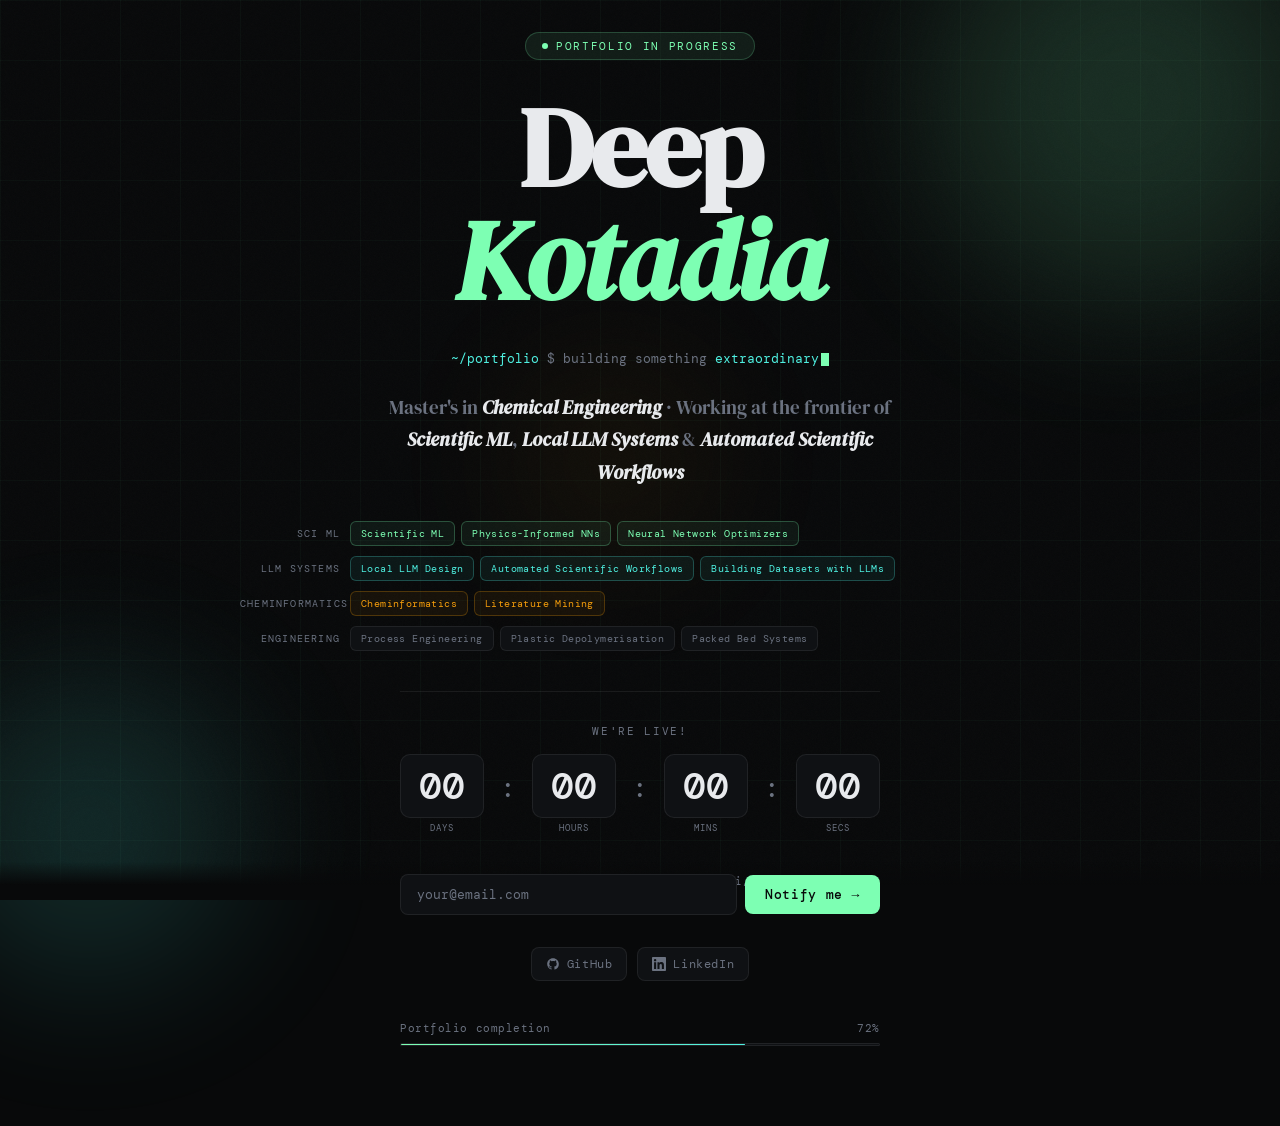
==== index.html @ 632931f5 "Update launch date to June 9, 2026" ====
<!DOCTYPE html>
<html lang="en">
<head>
<meta charset="UTF-8">
<meta name="viewport" content="width=device-width, initial-scale=1.0">
<title>Deep Kotadia — Coming Soon</title>
<link href="https://fonts.googleapis.com/css2?family=DM+Serif+Display:ital@0;1&family=DM+Mono:wght@300;400;500&display=swap" rel="stylesheet">
<style>
  *, *::before, *::after { margin: 0; padding: 0; box-sizing: border-box; }
  :root {
    --bg: #08090a; --surface: #0f1114; --border: rgba(255,255,255,0.07);
    --accent: #7dffb3; --accent2: #4ff0e1; --text: #e8eaed; --muted: #6b7280; --warn: #f59e0b;
  }
  body { background:var(--bg); color:var(--text); font-family:'DM Mono',monospace; min-height:100vh; overflow-x:hidden; position:relative; }

  body::before { content:''; position:fixed; inset:0; background-image:linear-gradient(rgba(125,255,179,0.03) 1px,transparent 1px),linear-gradient(90deg,rgba(125,255,179,0.03) 1px,transparent 1px); background-size:60px 60px; animation:gridMove 20s linear infinite; pointer-events:none; }
  @keyframes gridMove { 0%{transform:translateY(0);} 100%{transform:translateY(60px);} }

  .orb { position:fixed; border-radius:50%; filter:blur(80px); pointer-events:none; opacity:0.15; animation:orbFloat 8s ease-in-out infinite alternate; }
  .orb1 { width:400px; height:400px; background:var(--accent); top:-100px; right:-50px; }
  .orb2 { width:300px; height:300px; background:var(--accent2); bottom:-80px; left:-60px; animation-delay:-4s; }
  .orb3 { width:200px; height:200px; background:var(--warn); top:40%; left:40%; animation-delay:-2s; opacity:0.07; }
  @keyframes orbFloat { from{transform:translate(0,0) scale(1);} to{transform:translate(30px,20px) scale(1.1);} }

  .container { min-height:100vh; display:flex; flex-direction:column; align-items:center; justify-content:center; padding:2rem 1.25rem 5rem; position:relative; z-index:1; }

  /* Badge */
  .badge { display:inline-flex; align-items:center; gap:8px; background:rgba(125,255,179,0.08); border:1px solid rgba(125,255,179,0.2); border-radius:100px; padding:6px 16px; font-size:11px; letter-spacing:0.15em; text-transform:uppercase; color:var(--accent); margin-bottom:2rem; animation:fadeSlideDown 0.8s ease both; }
  .badge .dot { width:6px; height:6px; background:var(--accent); border-radius:50%; animation:pulse 2s ease infinite; flex-shrink:0; }
  @keyframes pulse { 0%,100%{opacity:1;transform:scale(1);} 50%{opacity:0.4;transform:scale(0.8);} }

  /* Name */
  .name { font-family:'DM Serif Display',serif; font-size:clamp(2.8rem,12vw,7rem); line-height:1; letter-spacing:-0.02em; text-align:center; margin-bottom:0.3em; animation:fadeSlideUp 0.9s ease both 0.1s; }
  .name em { font-style:italic; color:var(--accent); display:block; }

  /* Terminal */
  .terminal { font-size:clamp(11px,2.5vw,13px); color:var(--muted); text-align:center; margin-bottom:1.5rem; animation:fadeSlideUp 0.9s ease both 0.2s; word-break:break-word; padding:0 0.5rem; }
  .terminal span { color:var(--accent2); }
  .cursor { display:inline-block; width:8px; height:13px; background:var(--accent); vertical-align:middle; margin-left:2px; animation:blink 1.1s step-end infinite; }
  @keyframes blink { 50%{opacity:0;} }

  /* Tagline */
  .tagline { font-family:'DM Serif Display',serif; font-size:clamp(0.9rem,3vw,1.2rem); color:var(--muted); text-align:center; max-width:540px; line-height:1.7; margin-bottom:2rem; animation:fadeSlideUp 0.9s ease both 0.3s; padding:0 0.25rem; }
  .tagline strong { color:var(--text); font-style:italic; }

  /* Focus section — DESKTOP: category label + pills on same row. MOBILE: label above, pills wrap */
  .focus-section { width:100%; max-width:800px; margin-bottom:2.5rem; animation:fadeSlideUp 0.9s ease both 0.4s; }
  .focus-group { display:flex; flex-direction:column; gap:10px; }

  .focus-row { display:flex; align-items:center; gap:10px; }
  .focus-category { font-size:10px; letter-spacing:0.12em; text-transform:uppercase; color:var(--muted); width:100px; min-width:100px; text-align:right; flex-shrink:0; }
  .focus-pills { display:flex; gap:6px; flex-wrap:nowrap; overflow:hidden; min-width:0; }
  .pill { padding:5px 10px; border-radius:6px; font-size:10px; letter-spacing:0.04em; white-space:nowrap; transition:all 0.2s; cursor:default; flex-shrink:0; }
  .pill-sci  { border:1px solid rgba(125,255,179,0.25); color:var(--accent);  background:rgba(125,255,179,0.06); }
  .pill-sci:hover  { background:rgba(125,255,179,0.12); }
  .pill-llm  { border:1px solid rgba(79,240,225,0.25);  color:var(--accent2); background:rgba(79,240,225,0.06); }
  .pill-llm:hover  { background:rgba(79,240,225,0.12); }
  .pill-chem { border:1px solid rgba(245,158,11,0.25);  color:var(--warn);    background:rgba(245,158,11,0.06); }
  .pill-chem:hover { background:rgba(245,158,11,0.12); }
  .pill-eng  { border:1px solid var(--border); color:var(--muted); background:var(--surface); }
  .pill-eng:hover  { border-color:rgba(255,255,255,0.15); color:var(--text); }

  /* MOBILE: stack category label above, pills wrap freely */
  @media (max-width: 600px) {
    .focus-row { flex-direction:column; align-items:flex-start; gap:6px; }
    .focus-category { width:auto; min-width:unset; text-align:left; }
    .focus-pills { flex-wrap:wrap; overflow:visible; }
  }

  /* Divider */
  .divider { width:min(480px,90vw); height:1px; background:var(--border); margin-bottom:2rem; animation:fadeSlideUp 0.9s ease both 0.45s; }

  /* Countdown */
  .countdown-label { font-size:11px; letter-spacing:0.15em; text-transform:uppercase; color:var(--muted); text-align:center; margin-bottom:1rem; animation:fadeSlideUp 0.9s ease both 0.5s; }
  .countdown { display:flex; gap:clamp(8px,2vw,16px); justify-content:center; margin-bottom:2.5rem; animation:fadeSlideUp 0.9s ease both 0.55s; flex-wrap:nowrap; }
  .time-block { display:flex; flex-direction:column; align-items:center; gap:4px; }
  .time-num { font-size:clamp(1.3rem,6vw,2.4rem); font-weight:500; color:var(--text); background:var(--surface); border:1px solid var(--border); border-radius:10px; padding:clamp(8px,2vw,12px) clamp(10px,2.5vw,18px); min-width:clamp(52px,12vw,70px); text-align:center; line-height:1; font-variant-numeric:tabular-nums; transition:color 0.3s,border-color 0.3s; }
  .time-num.flash { color:var(--accent); border-color:rgba(125,255,179,0.3); }
  .time-sep { font-size:clamp(1.2rem,4vw,1.6rem); color:var(--muted); align-self:center; margin-top:-10px; }
  .time-label { font-size:9px; letter-spacing:0.1em; color:var(--muted); text-transform:uppercase; }

  /* Notify */
  .notify-wrap { animation:fadeSlideUp 0.9s ease both 0.65s; margin-bottom:2rem; width:100%; max-width:480px; }
  .notify-form { display:flex; gap:8px; align-items:center; justify-content:center; flex-wrap:wrap; }
  .notify-input { background:var(--surface); border:1px solid var(--border); border-radius:8px; padding:11px 16px; font-family:'DM Mono',monospace; font-size:13px; color:var(--text); outline:none; width:clamp(180px,55vw,240px); transition:border-color 0.2s; flex:1; min-width:160px; }
  .notify-input:focus { border-color:rgba(125,255,179,0.4); }
  .notify-input::placeholder { color:var(--muted); }
  .notify-btn { background:var(--accent); color:#08090a; border:none; border-radius:8px; padding:11px 20px; font-family:'DM Mono',monospace; font-size:13px; font-weight:500; cursor:pointer; transition:all 0.2s; letter-spacing:0.05em; white-space:nowrap; }
  .notify-btn:hover { background:#a8ffd0; transform:translateY(-1px); }
  .notify-success { display:none; font-size:12px; color:var(--accent); text-align:center; margin-top:10px; }
  .notify-success.show { display:block; animation:fadeSlideUp 0.4s ease; }

  /* Socials */
  .socials { display:flex; gap:10px; align-items:center; animation:fadeSlideUp 0.9s ease both 0.75s; margin-bottom:2.5rem; flex-wrap:wrap; justify-content:center; }
  .social-link { display:flex; align-items:center; gap:7px; padding:8px 14px; border:1px solid var(--border); border-radius:8px; font-size:12px; color:var(--muted); text-decoration:none; background:var(--surface); transition:all 0.2s; letter-spacing:0.05em; }
  .social-link:hover { border-color:rgba(125,255,179,0.3); color:var(--accent); transform:translateY(-2px); }

  /* Progress */
  .progress-wrap { width:min(480px,90vw); animation:fadeSlideUp 0.9s ease both 0.85s; }
  .progress-header { display:flex; justify-content:space-between; font-size:11px; color:var(--muted); margin-bottom:8px; letter-spacing:0.05em; }
  .progress-bar-bg { height:3px; background:var(--surface); border-radius:100px; overflow:hidden; border:1px solid var(--border); }
  .progress-bar-fill { height:100%; background:linear-gradient(90deg,var(--accent),var(--accent2)); border-radius:100px; width:0%; transition:width 2s cubic-bezier(0.4,0,0.2,1); }

  /* Footer */
  .footer { position:fixed; bottom:0; left:0; right:0; text-align:center; font-size:11px; color:var(--muted); letter-spacing:0.08em; padding:12px 1rem; background:linear-gradient(transparent, var(--bg) 60%); }
  .footer a { color:var(--muted); text-decoration:none; }
  .footer a:hover { color:var(--accent); }

  @keyframes fadeSlideUp { from{opacity:0;transform:translateY(18px);} to{opacity:1;transform:translateY(0);} }
  @keyframes fadeSlideDown { from{opacity:0;transform:translateY(-12px);} to{opacity:1;transform:translateY(0);} }

  .noise { position:fixed; inset:0; pointer-events:none; opacity:0.025; background-image:url("data:image/svg+xml,%3Csvg viewBox='0 0 256 256' xmlns='http://www.w3.org/2000/svg'%3E%3Cfilter id='noise'%3E%3CfeTurbulence type='fractalNoise' baseFrequency='0.9' numOctaves='4' stitchTiles='stitch'/%3E%3C/filter%3E%3Crect width='100%25' height='100%25' filter='url(%23noise)'/%3E%3C/svg%3E"); background-size:128px; }
</style>
</head>
<body>
<div class="noise"></div>
<div class="orb orb1"></div>
<div class="orb orb2"></div>
<div class="orb orb3"></div>

<div class="container">
  <div class="badge"><span class="dot"></span>Portfolio in progress</div>

  <h1 class="name">Deep<br><em>Kotadia</em></h1>

  <p class="terminal">
    <span>~/portfolio</span> $ building something <span>extraordinary</span><span class="cursor"></span>
  </p>

  <p class="tagline">
    Master's in <strong>Chemical Engineering</strong> · Working at the frontier of
    <strong>Scientific ML</strong>, <strong>Local LLM Systems</strong> &
    <strong>Automated Scientific Workflows</strong>
  </p>

  <div class="focus-section">
    <div class="focus-group">
      <div class="focus-row">
        <span class="focus-category">Sci ML</span>
        <div class="focus-pills">
          <span class="pill pill-sci">Scientific ML</span>
          <span class="pill pill-sci">Physics-Informed NNs</span>
          <span class="pill pill-sci">Neural Network Optimizers</span>
        </div>
      </div>
      <div class="focus-row">
        <span class="focus-category">LLM Systems</span>
        <div class="focus-pills">
          <span class="pill pill-llm">Local LLM Design</span>
          <span class="pill pill-llm">Automated Scientific Workflows</span>
          <span class="pill pill-llm">Building Datasets with LLMs</span>
        </div>
      </div>
      <div class="focus-row">
        <span class="focus-category">Cheminformatics</span>
        <div class="focus-pills">
          <span class="pill pill-chem">Cheminformatics</span>
          <span class="pill pill-chem">Literature Mining</span>
        </div>
      </div>
      <div class="focus-row">
        <span class="focus-category">Engineering</span>
        <div class="focus-pills">
          <span class="pill pill-eng">Process Engineering</span>
          <span class="pill pill-eng">Plastic Depolymerisation</span>
          <span class="pill pill-eng">Packed Bed Systems</span>
        </div>
      </div>
    </div>
  </div>

  <div class="divider"></div>

  <p class="countdown-label">launching in</p>
  <div class="countdown">
    <div class="time-block"><div class="time-num" id="days">00</div><div class="time-label">Days</div></div>
    <div class="time-sep">:</div>
    <div class="time-block"><div class="time-num" id="hours">00</div><div class="time-label">Hours</div></div>
    <div class="time-sep">:</div>
    <div class="time-block"><div class="time-num" id="mins">00</div><div class="time-label">Mins</div></div>
    <div class="time-sep">:</div>
    <div class="time-block"><div class="time-num" id="secs">00</div><div class="time-label">Secs</div></div>
  </div>

  <div class="notify-wrap">
    <div class="notify-form">
      <input class="notify-input" type="email" id="emailInput" placeholder="your@email.com" autocomplete="off">
      <button class="notify-btn" onclick="handleNotify()">Notify me →</button>
    </div>
    <p class="notify-success" id="notifySuccess">✓ You're on the list! I'll reach out when it's live.</p>
  </div>

  <div class="socials">
    <a class="social-link" href="https://github.com/Deeppkotadia" target="_blank">
      <svg width="14" height="14" viewBox="0 0 24 24" fill="currentColor"><path d="M12 2C6.477 2 2 6.484 2 12.017c0 4.425 2.865 8.18 6.839 9.504.5.092.682-.217.682-.483 0-.237-.008-.868-.013-1.703-2.782.605-3.369-1.343-3.369-1.343-.454-1.158-1.11-1.466-1.11-1.466-.908-.62.069-.608.069-.608 1.003.07 1.531 1.032 1.531 1.032.892 1.53 2.341 1.088 2.91.832.092-.647.35-1.088.636-1.338-2.22-.253-4.555-1.113-4.555-4.951 0-1.093.39-1.988 1.029-2.688-.103-.253-.446-1.272.098-2.65 0 0 .84-.27 2.75 1.026A9.564 9.564 0 0112 6.844c.85.004 1.705.115 2.504.337 1.909-1.296 2.747-1.027 2.747-1.027.546 1.379.202 2.398.1 2.651.64.7 1.028 1.595 1.028 2.688 0 3.848-2.339 4.695-4.566 4.943.359.309.678.92.678 1.855 0 1.338-.012 2.419-.012 2.747 0 .268.18.58.688.482A10.019 10.019 0 0022 12.017C22 6.484 17.522 2 12 2z"/></svg>
      GitHub
    </a>
    <a class="social-link" href="https://www.linkedin.com/in/deep-kotadia/" target="_blank">
      <svg width="14" height="14" viewBox="0 0 24 24" fill="currentColor"><path d="M20.447 20.452h-3.554v-5.569c0-1.328-.027-3.037-1.852-3.037-1.853 0-2.136 1.445-2.136 2.939v5.667H9.351V9h3.414v1.561h.046c.477-.9 1.637-1.85 3.37-1.85 3.601 0 4.267 2.37 4.267 5.455v6.286zM5.337 7.433a2.062 2.062 0 01-2.063-2.065 2.064 2.064 0 112.063 2.065zm1.782 13.019H3.555V9h3.564v11.452zM22.225 0H1.771C.792 0 0 .774 0 1.729v20.542C0 23.227.792 24 1.771 24h20.451C23.2 24 24 23.227 24 22.271V1.729C24 .774 23.2 0 22.222 0h.003z"/></svg>
      LinkedIn
    </a>
  </div>

  <div class="progress-wrap">
    <div class="progress-header"><span>Portfolio completion</span><span>72%</span></div>
    <div class="progress-bar-bg"><div class="progress-bar-fill" id="progressFill"></div></div>
  </div>
</div>

<div class="footer">
  <a href="https://github.com/Deeppkotadia">github.com/Deeppkotadia</a> · Chennai, India
</div>

<script>
  const LAUNCH_DATE = new Date('2026-06-09T00:00:00+05:30');
  function pad(n) { return String(n).padStart(2, '0'); }
  function tick() {
    const diff = Math.max(0, LAUNCH_DATE - Date.now());
    if (diff === 0) {
      ['days','hours','mins','secs'].forEach(id => document.getElementById(id).textContent = '00');
      document.querySelector('.countdown-label').textContent = "we're live!";
      return;
    }
    const d = Math.floor(diff / 86400000);
    const h = Math.floor((diff % 86400000) / 3600000);
    const m = Math.floor((diff % 3600000) / 60000);
    const s = Math.floor((diff % 60000) / 1000);
    const sEl = document.getElementById('secs');
    const cur = pad(s), prev = sEl.textContent;
    document.getElementById('days').textContent  = pad(d);
    document.getElementById('hours').textContent = pad(h);
    document.getElementById('mins').textContent  = pad(m);
    sEl.textContent = cur;
    if (prev !== cur) { sEl.classList.add('flash'); setTimeout(() => sEl.classList.remove('flash'), 300); }
  }
  tick();
  setInterval(tick, 1000);
  setTimeout(() => { document.getElementById('progressFill').style.width = '72%'; }, 1200);
  function handleNotify() {
    const email = document.getElementById('emailInput').value.trim();
    if (!email || !email.includes('@')) {
      document.getElementById('emailInput').style.borderColor = 'rgba(245,158,11,0.5)';
      setTimeout(() => document.getElementById('emailInput').style.borderColor = '', 1000);
      return;
    }
    document.getElementById('notifySuccess').classList.add('show');
    document.getElementById('emailInput').value = '';
  }
</script>
</body>
</html>
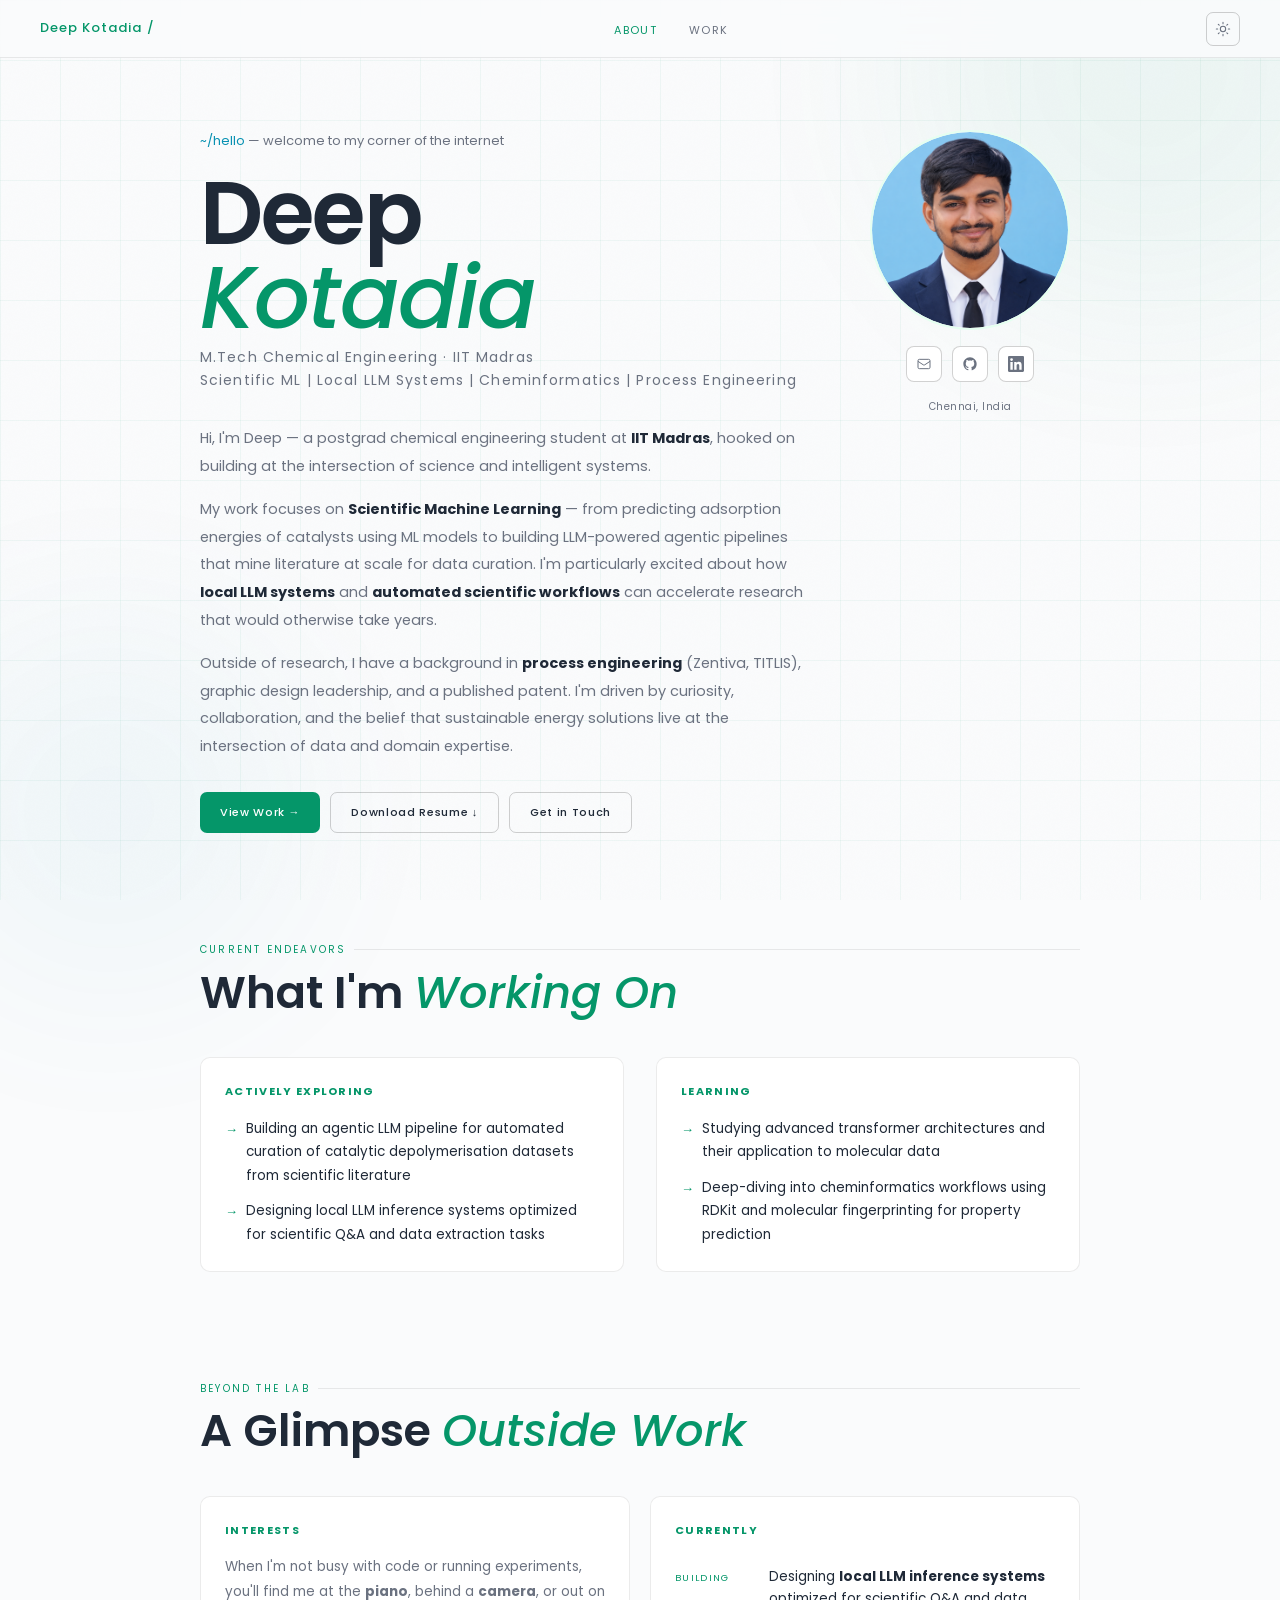
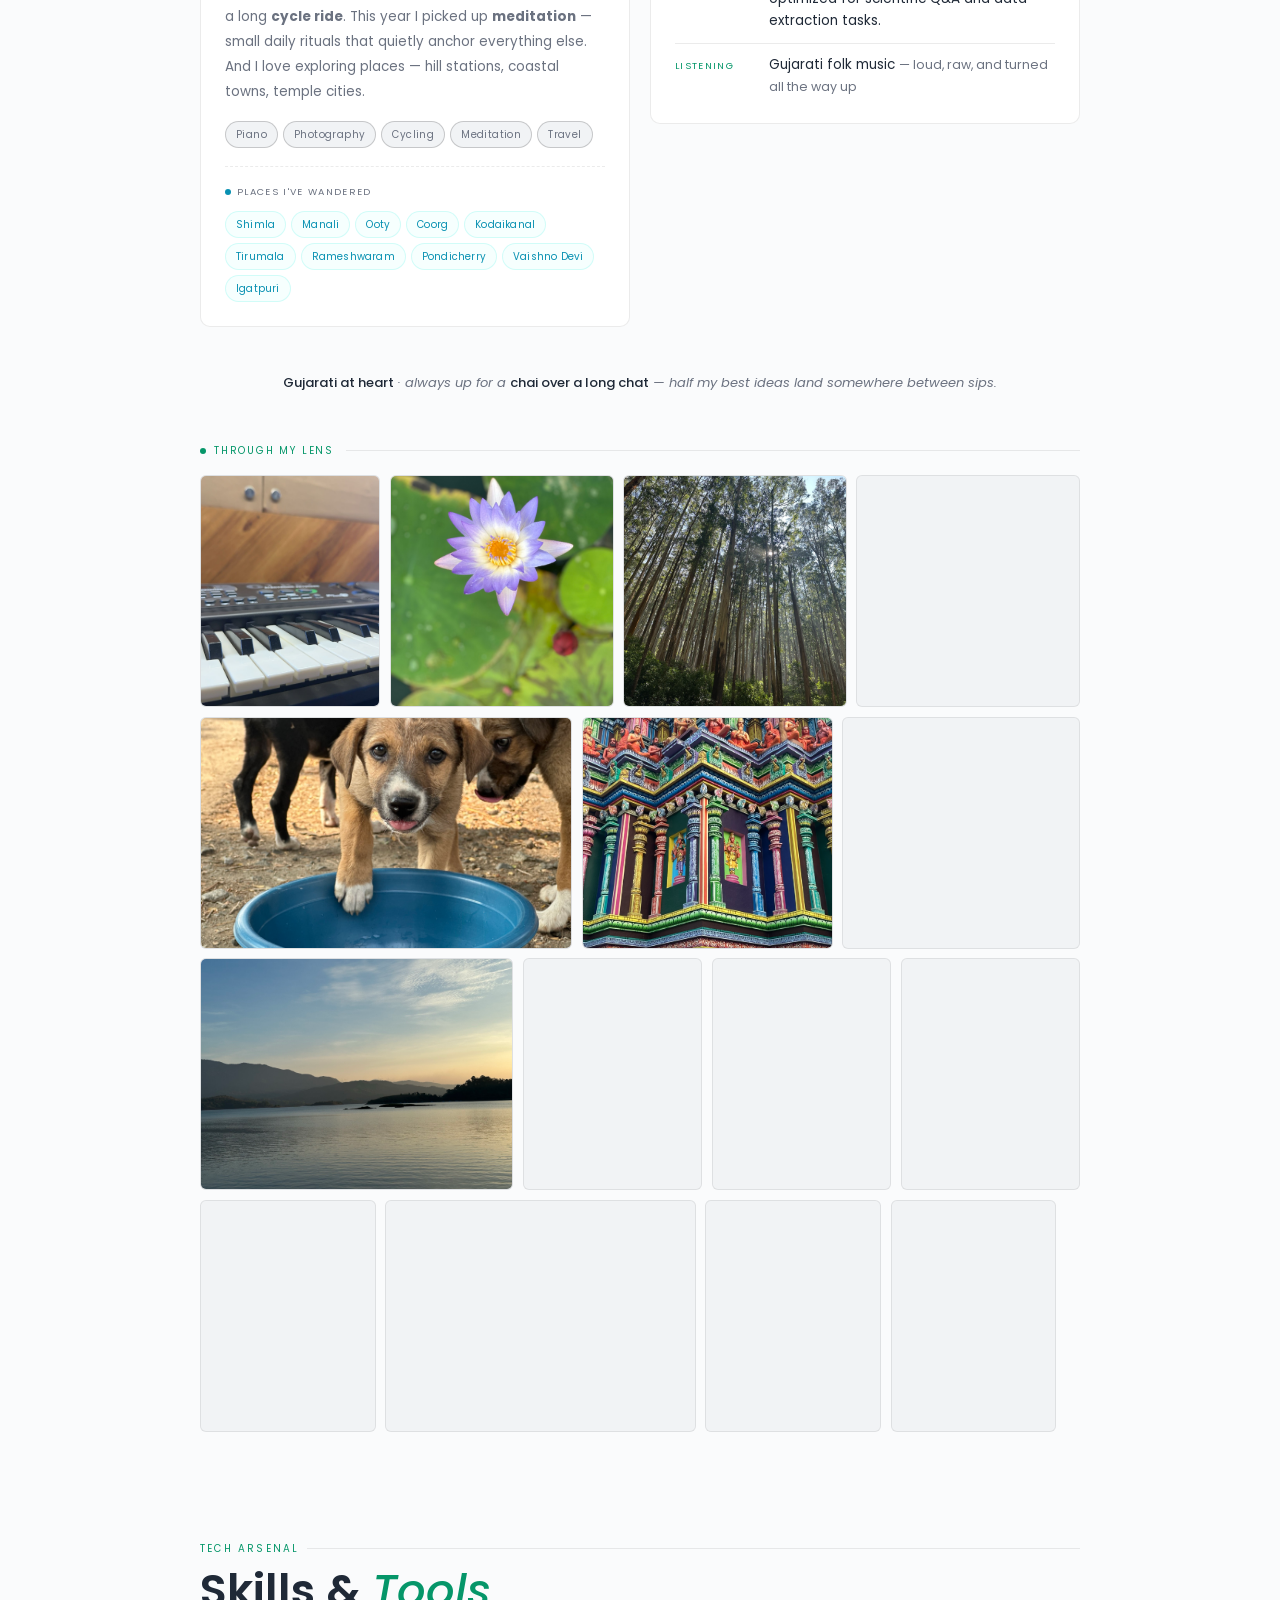
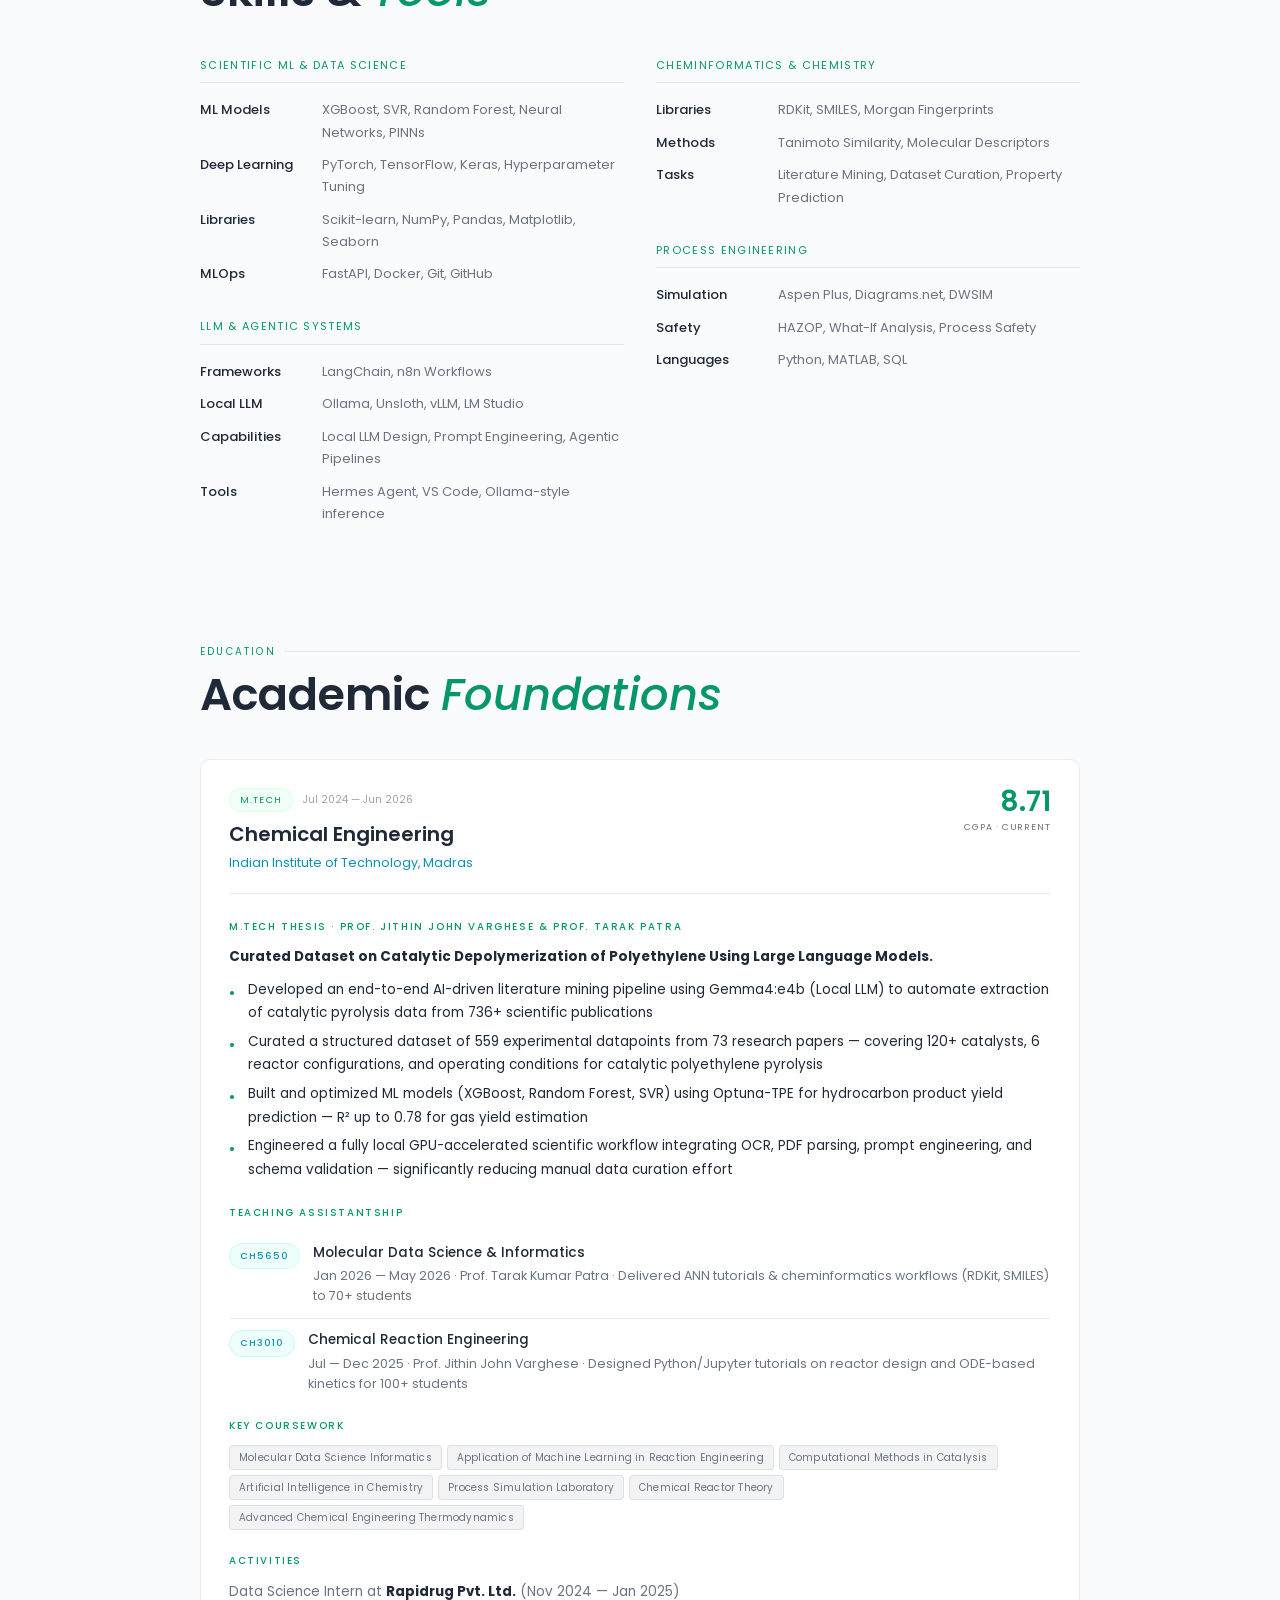
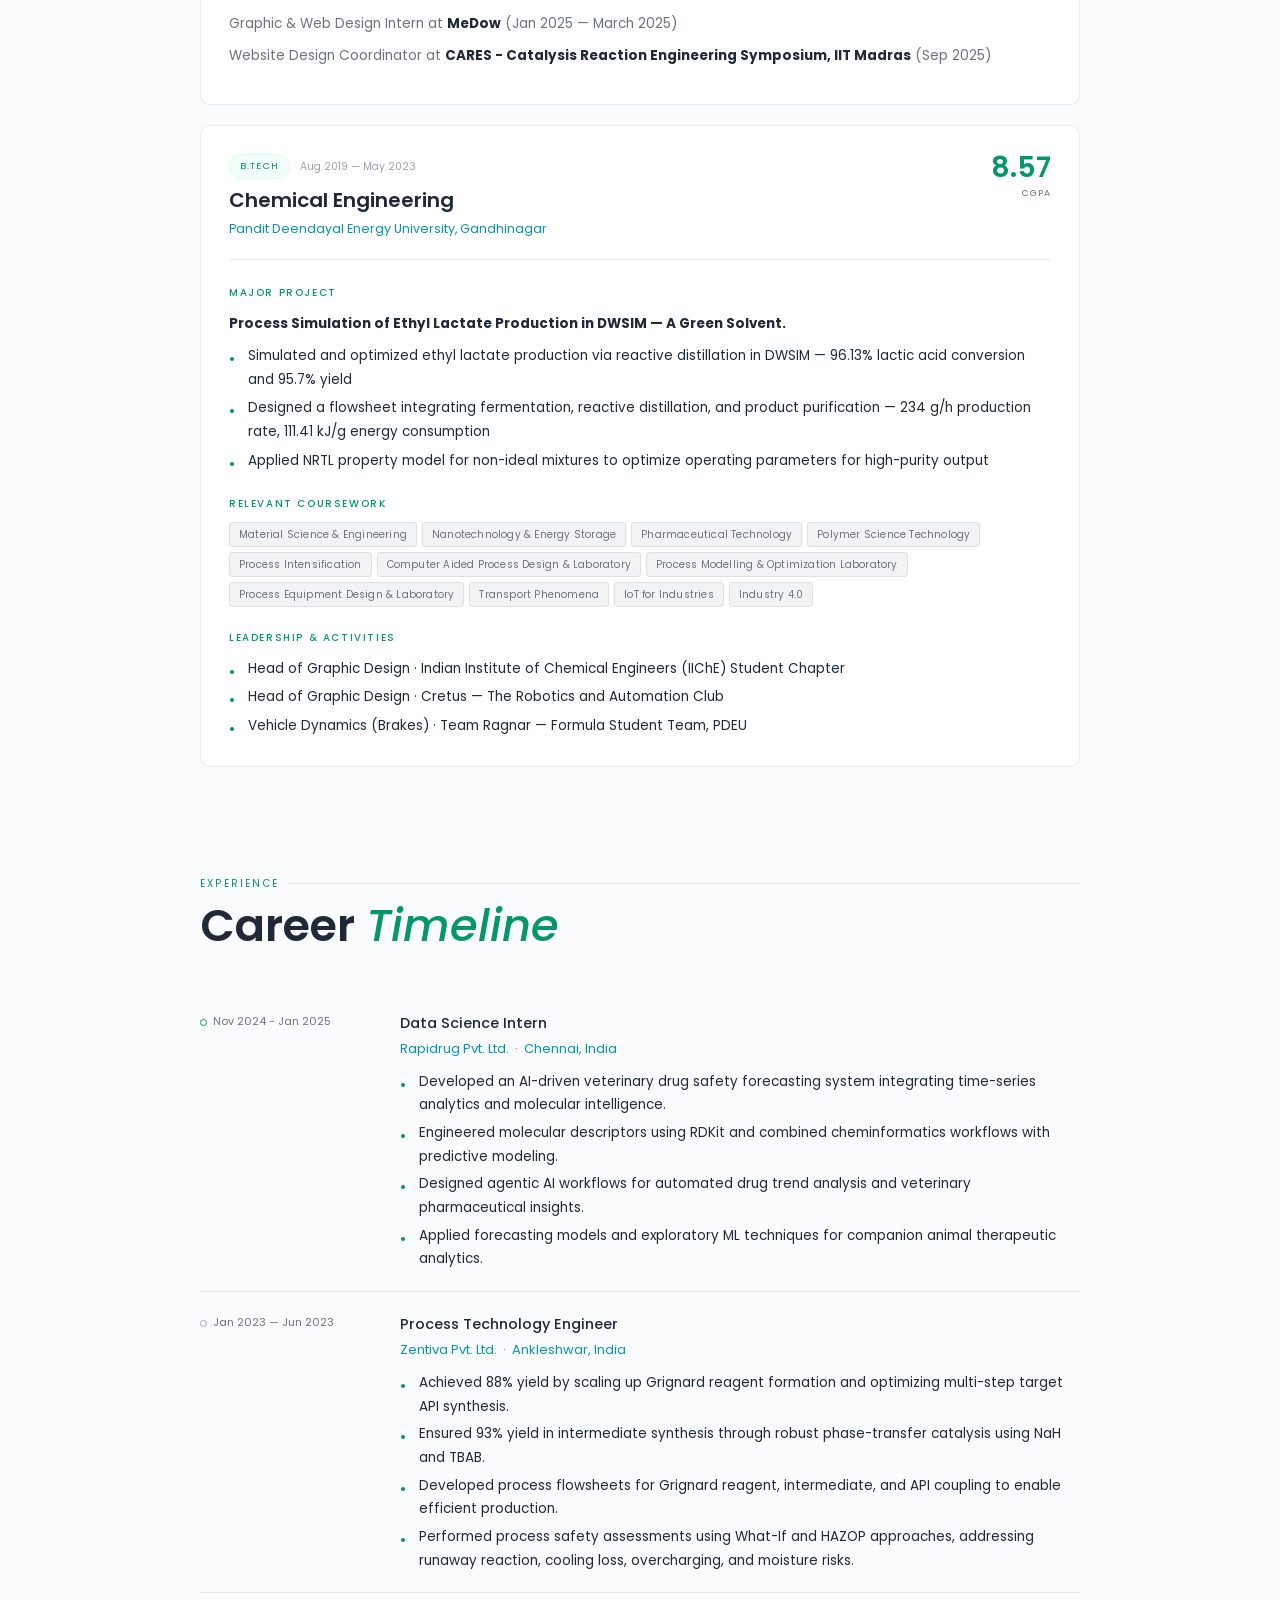
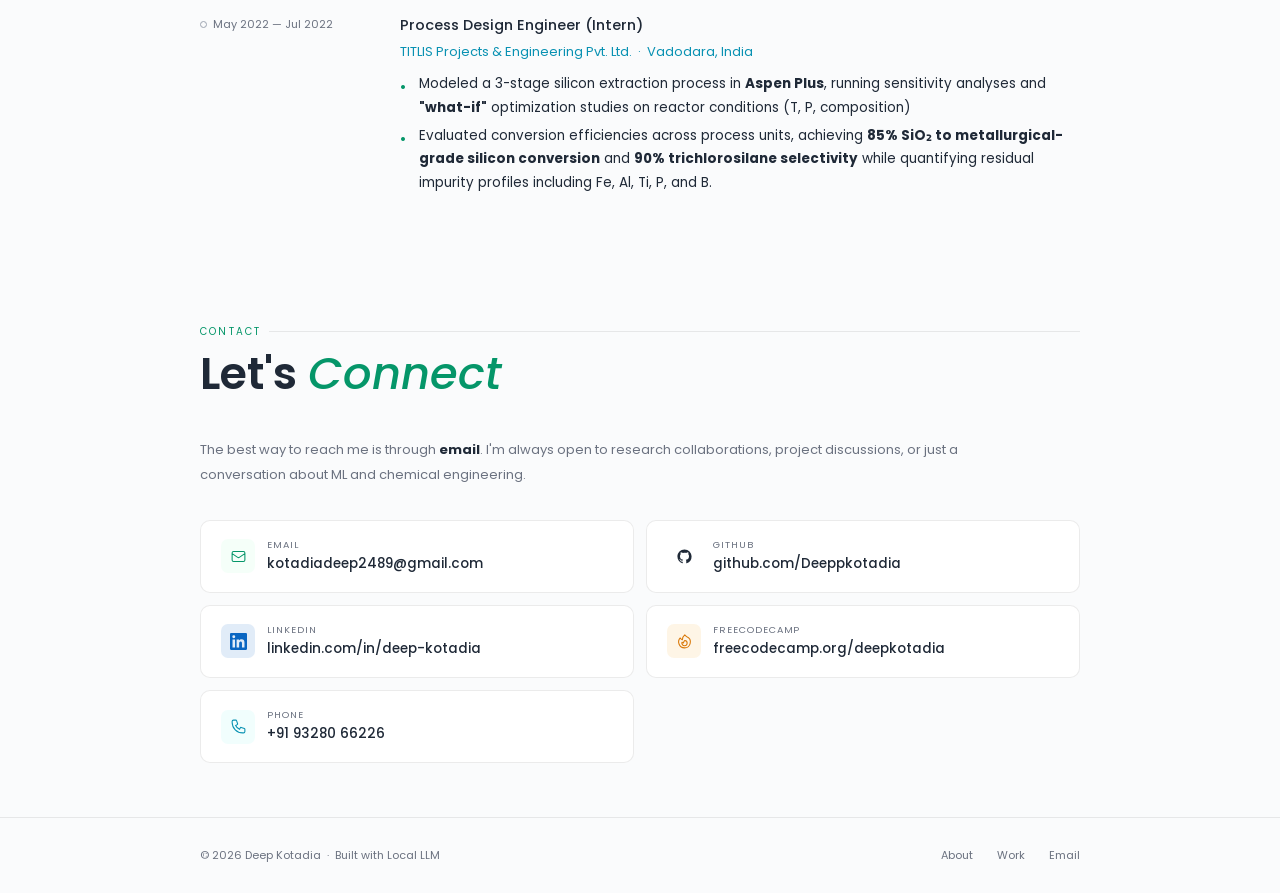
==== commit 552e9bee: "Deploy new portfolio: About + Work pages, organized assets, compressed images" ====
--- a/index.html
+++ b/index.html
@@ -3,249 +3,441 @@
 <head>
 <meta charset="UTF-8">
 <meta name="viewport" content="width=device-width, initial-scale=1.0">
-<title>Deep Kotadia — Coming Soon</title>
-<link href="https://fonts.googleapis.com/css2?family=DM+Serif+Display:ital@0;1&family=DM+Mono:wght@300;400;500&display=swap" rel="stylesheet">
-<style>
-  *, *::before, *::after { margin: 0; padding: 0; box-sizing: border-box; }
-  :root {
-    --bg: #08090a; --surface: #0f1114; --border: rgba(255,255,255,0.07);
-    --accent: #7dffb3; --accent2: #4ff0e1; --text: #e8eaed; --muted: #6b7280; --warn: #f59e0b;
-  }
-  body { background:var(--bg); color:var(--text); font-family:'DM Mono',monospace; min-height:100vh; overflow-x:hidden; position:relative; }
-
-  body::before { content:''; position:fixed; inset:0; background-image:linear-gradient(rgba(125,255,179,0.03) 1px,transparent 1px),linear-gradient(90deg,rgba(125,255,179,0.03) 1px,transparent 1px); background-size:60px 60px; animation:gridMove 20s linear infinite; pointer-events:none; }
-  @keyframes gridMove { 0%{transform:translateY(0);} 100%{transform:translateY(60px);} }
-
-  .orb { position:fixed; border-radius:50%; filter:blur(80px); pointer-events:none; opacity:0.15; animation:orbFloat 8s ease-in-out infinite alternate; }
-  .orb1 { width:400px; height:400px; background:var(--accent); top:-100px; right:-50px; }
-  .orb2 { width:300px; height:300px; background:var(--accent2); bottom:-80px; left:-60px; animation-delay:-4s; }
-  .orb3 { width:200px; height:200px; background:var(--warn); top:40%; left:40%; animation-delay:-2s; opacity:0.07; }
-  @keyframes orbFloat { from{transform:translate(0,0) scale(1);} to{transform:translate(30px,20px) scale(1.1);} }
-
-  .container { min-height:100vh; display:flex; flex-direction:column; align-items:center; justify-content:center; padding:2rem 1.25rem 5rem; position:relative; z-index:1; }
-
-  /* Badge */
-  .badge { display:inline-flex; align-items:center; gap:8px; background:rgba(125,255,179,0.08); border:1px solid rgba(125,255,179,0.2); border-radius:100px; padding:6px 16px; font-size:11px; letter-spacing:0.15em; text-transform:uppercase; color:var(--accent); margin-bottom:2rem; animation:fadeSlideDown 0.8s ease both; }
-  .badge .dot { width:6px; height:6px; background:var(--accent); border-radius:50%; animation:pulse 2s ease infinite; flex-shrink:0; }
-  @keyframes pulse { 0%,100%{opacity:1;transform:scale(1);} 50%{opacity:0.4;transform:scale(0.8);} }
-
-  /* Name */
-  .name { font-family:'DM Serif Display',serif; font-size:clamp(2.8rem,12vw,7rem); line-height:1; letter-spacing:-0.02em; text-align:center; margin-bottom:0.3em; animation:fadeSlideUp 0.9s ease both 0.1s; }
-  .name em { font-style:italic; color:var(--accent); display:block; }
-
-  /* Terminal */
-  .terminal { font-size:clamp(11px,2.5vw,13px); color:var(--muted); text-align:center; margin-bottom:1.5rem; animation:fadeSlideUp 0.9s ease both 0.2s; word-break:break-word; padding:0 0.5rem; }
-  .terminal span { color:var(--accent2); }
-  .cursor { display:inline-block; width:8px; height:13px; background:var(--accent); vertical-align:middle; margin-left:2px; animation:blink 1.1s step-end infinite; }
-  @keyframes blink { 50%{opacity:0;} }
-
-  /* Tagline */
-  .tagline { font-family:'DM Serif Display',serif; font-size:clamp(0.9rem,3vw,1.2rem); color:var(--muted); text-align:center; max-width:540px; line-height:1.7; margin-bottom:2rem; animation:fadeSlideUp 0.9s ease both 0.3s; padding:0 0.25rem; }
-  .tagline strong { color:var(--text); font-style:italic; }
-
-  /* Focus section — DESKTOP: category label + pills on same row. MOBILE: label above, pills wrap */
-  .focus-section { width:100%; max-width:800px; margin-bottom:2.5rem; animation:fadeSlideUp 0.9s ease both 0.4s; }
-  .focus-group { display:flex; flex-direction:column; gap:10px; }
-
-  .focus-row { display:flex; align-items:center; gap:10px; }
-  .focus-category { font-size:10px; letter-spacing:0.12em; text-transform:uppercase; color:var(--muted); width:100px; min-width:100px; text-align:right; flex-shrink:0; }
-  .focus-pills { display:flex; gap:6px; flex-wrap:nowrap; overflow:hidden; min-width:0; }
-  .pill { padding:5px 10px; border-radius:6px; font-size:10px; letter-spacing:0.04em; white-space:nowrap; transition:all 0.2s; cursor:default; flex-shrink:0; }
-  .pill-sci  { border:1px solid rgba(125,255,179,0.25); color:var(--accent);  background:rgba(125,255,179,0.06); }
-  .pill-sci:hover  { background:rgba(125,255,179,0.12); }
-  .pill-llm  { border:1px solid rgba(79,240,225,0.25);  color:var(--accent2); background:rgba(79,240,225,0.06); }
-  .pill-llm:hover  { background:rgba(79,240,225,0.12); }
-  .pill-chem { border:1px solid rgba(245,158,11,0.25);  color:var(--warn);    background:rgba(245,158,11,0.06); }
-  .pill-chem:hover { background:rgba(245,158,11,0.12); }
-  .pill-eng  { border:1px solid var(--border); color:var(--muted); background:var(--surface); }
-  .pill-eng:hover  { border-color:rgba(255,255,255,0.15); color:var(--text); }
-
-  /* MOBILE: stack category label above, pills wrap freely */
-  @media (max-width: 600px) {
-    .focus-row { flex-direction:column; align-items:flex-start; gap:6px; }
-    .focus-category { width:auto; min-width:unset; text-align:left; }
-    .focus-pills { flex-wrap:wrap; overflow:visible; }
-  }
-
-  /* Divider */
-  .divider { width:min(480px,90vw); height:1px; background:var(--border); margin-bottom:2rem; animation:fadeSlideUp 0.9s ease both 0.45s; }
-
-  /* Countdown */
-  .countdown-label { font-size:11px; letter-spacing:0.15em; text-transform:uppercase; color:var(--muted); text-align:center; margin-bottom:1rem; animation:fadeSlideUp 0.9s ease both 0.5s; }
-  .countdown { display:flex; gap:clamp(8px,2vw,16px); justify-content:center; margin-bottom:2.5rem; animation:fadeSlideUp 0.9s ease both 0.55s; flex-wrap:nowrap; }
-  .time-block { display:flex; flex-direction:column; align-items:center; gap:4px; }
-  .time-num { font-size:clamp(1.3rem,6vw,2.4rem); font-weight:500; color:var(--text); background:var(--surface); border:1px solid var(--border); border-radius:10px; padding:clamp(8px,2vw,12px) clamp(10px,2.5vw,18px); min-width:clamp(52px,12vw,70px); text-align:center; line-height:1; font-variant-numeric:tabular-nums; transition:color 0.3s,border-color 0.3s; }
-  .time-num.flash { color:var(--accent); border-color:rgba(125,255,179,0.3); }
-  .time-sep { font-size:clamp(1.2rem,4vw,1.6rem); color:var(--muted); align-self:center; margin-top:-10px; }
-  .time-label { font-size:9px; letter-spacing:0.1em; color:var(--muted); text-transform:uppercase; }
-
-  /* Notify */
-  .notify-wrap { animation:fadeSlideUp 0.9s ease both 0.65s; margin-bottom:2rem; width:100%; max-width:480px; }
-  .notify-form { display:flex; gap:8px; align-items:center; justify-content:center; flex-wrap:wrap; }
-  .notify-input { background:var(--surface); border:1px solid var(--border); border-radius:8px; padding:11px 16px; font-family:'DM Mono',monospace; font-size:13px; color:var(--text); outline:none; width:clamp(180px,55vw,240px); transition:border-color 0.2s; flex:1; min-width:160px; }
-  .notify-input:focus { border-color:rgba(125,255,179,0.4); }
-  .notify-input::placeholder { color:var(--muted); }
-  .notify-btn { background:var(--accent); color:#08090a; border:none; border-radius:8px; padding:11px 20px; font-family:'DM Mono',monospace; font-size:13px; font-weight:500; cursor:pointer; transition:all 0.2s; letter-spacing:0.05em; white-space:nowrap; }
-  .notify-btn:hover { background:#a8ffd0; transform:translateY(-1px); }
-  .notify-success { display:none; font-size:12px; color:var(--accent); text-align:center; margin-top:10px; }
-  .notify-success.show { display:block; animation:fadeSlideUp 0.4s ease; }
-
-  /* Socials */
-  .socials { display:flex; gap:10px; align-items:center; animation:fadeSlideUp 0.9s ease both 0.75s; margin-bottom:2.5rem; flex-wrap:wrap; justify-content:center; }
-  .social-link { display:flex; align-items:center; gap:7px; padding:8px 14px; border:1px solid var(--border); border-radius:8px; font-size:12px; color:var(--muted); text-decoration:none; background:var(--surface); transition:all 0.2s; letter-spacing:0.05em; }
-  .social-link:hover { border-color:rgba(125,255,179,0.3); color:var(--accent); transform:translateY(-2px); }
-
-  /* Progress */
-  .progress-wrap { width:min(480px,90vw); animation:fadeSlideUp 0.9s ease both 0.85s; }
-  .progress-header { display:flex; justify-content:space-between; font-size:11px; color:var(--muted); margin-bottom:8px; letter-spacing:0.05em; }
-  .progress-bar-bg { height:3px; background:var(--surface); border-radius:100px; overflow:hidden; border:1px solid var(--border); }
-  .progress-bar-fill { height:100%; background:linear-gradient(90deg,var(--accent),var(--accent2)); border-radius:100px; width:0%; transition:width 2s cubic-bezier(0.4,0,0.2,1); }
-
-  /* Footer */
-  .footer { position:fixed; bottom:0; left:0; right:0; text-align:center; font-size:11px; color:var(--muted); letter-spacing:0.08em; padding:12px 1rem; background:linear-gradient(transparent, var(--bg) 60%); }
-  .footer a { color:var(--muted); text-decoration:none; }
-  .footer a:hover { color:var(--accent); }
-
-  @keyframes fadeSlideUp { from{opacity:0;transform:translateY(18px);} to{opacity:1;transform:translateY(0);} }
-  @keyframes fadeSlideDown { from{opacity:0;transform:translateY(-12px);} to{opacity:1;transform:translateY(0);} }
-
-  .noise { position:fixed; inset:0; pointer-events:none; opacity:0.025; background-image:url("data:image/svg+xml,%3Csvg viewBox='0 0 256 256' xmlns='http://www.w3.org/2000/svg'%3E%3Cfilter id='noise'%3E%3CfeTurbulence type='fractalNoise' baseFrequency='0.9' numOctaves='4' stitchTiles='stitch'/%3E%3C/filter%3E%3Crect width='100%25' height='100%25' filter='url(%23noise)'/%3E%3C/svg%3E"); background-size:128px; }
-</style>
+<title>Deep Kotadia — About</title>
+<link href="https://fonts.googleapis.com/css2?family=Poppins:ital,wght@0,300;0,400;0,500;0,600;0,700;1,400;1,500&display=swap" rel="stylesheet">
+<link rel="stylesheet" href="assets/css/styles.css">
+<script>
+  (function(){
+    var saved = localStorage.getItem('theme');
+    var prefersLight = window.matchMedia && window.matchMedia('(prefers-color-scheme: light)').matches;
+    var theme = saved || (prefersLight ? 'light' : 'dark');
+    if(theme === 'light') document.documentElement.setAttribute('data-theme','light');
+  })();
+</script>
 </head>
 <body>
 <div class="noise"></div>
 <div class="orb orb1"></div>
 <div class="orb orb2"></div>
-<div class="orb orb3"></div>
-
-<div class="container">
-  <div class="badge"><span class="dot"></span>Portfolio in progress</div>
-
-  <h1 class="name">Deep<br><em>Kotadia</em></h1>
-
-  <p class="terminal">
-    <span>~/portfolio</span> $ building something <span>extraordinary</span><span class="cursor"></span>
-  </p>
-
-  <p class="tagline">
-    Master's in <strong>Chemical Engineering</strong> · Working at the frontier of
-    <strong>Scientific ML</strong>, <strong>Local LLM Systems</strong> &
-    <strong>Automated Scientific Workflows</strong>
-  </p>
-
-  <div class="focus-section">
-    <div class="focus-group">
-      <div class="focus-row">
-        <span class="focus-category">Sci ML</span>
-        <div class="focus-pills">
-          <span class="pill pill-sci">Scientific ML</span>
-          <span class="pill pill-sci">Physics-Informed NNs</span>
-          <span class="pill pill-sci">Neural Network Optimizers</span>
-        </div>
-      </div>
-      <div class="focus-row">
-        <span class="focus-category">LLM Systems</span>
-        <div class="focus-pills">
-          <span class="pill pill-llm">Local LLM Design</span>
-          <span class="pill pill-llm">Automated Scientific Workflows</span>
-          <span class="pill pill-llm">Building Datasets with LLMs</span>
-        </div>
-      </div>
-      <div class="focus-row">
-        <span class="focus-category">Cheminformatics</span>
-        <div class="focus-pills">
-          <span class="pill pill-chem">Cheminformatics</span>
-          <span class="pill pill-chem">Literature Mining</span>
-        </div>
-      </div>
-      <div class="focus-row">
-        <span class="focus-category">Engineering</span>
-        <div class="focus-pills">
-          <span class="pill pill-eng">Process Engineering</span>
-          <span class="pill pill-eng">Plastic Depolymerisation</span>
-          <span class="pill pill-eng">Packed Bed Systems</span>
-        </div>
-      </div>
-    </div>
-  </div>
-
-  <div class="divider"></div>
-
-  <p class="countdown-label">launching in</p>
-  <div class="countdown">
-    <div class="time-block"><div class="time-num" id="days">00</div><div class="time-label">Days</div></div>
-    <div class="time-sep">:</div>
-    <div class="time-block"><div class="time-num" id="hours">00</div><div class="time-label">Hours</div></div>
-    <div class="time-sep">:</div>
-    <div class="time-block"><div class="time-num" id="mins">00</div><div class="time-label">Mins</div></div>
-    <div class="time-sep">:</div>
-    <div class="time-block"><div class="time-num" id="secs">00</div><div class="time-label">Secs</div></div>
-  </div>
-
-  <div class="notify-wrap">
-    <div class="notify-form">
-      <input class="notify-input" type="email" id="emailInput" placeholder="your@email.com" autocomplete="off">
-      <button class="notify-btn" onclick="handleNotify()">Notify me →</button>
-    </div>
-    <p class="notify-success" id="notifySuccess">✓ You're on the list! I'll reach out when it's live.</p>
-  </div>
-
-  <div class="socials">
-    <a class="social-link" href="https://github.com/Deeppkotadia" target="_blank">
-      <svg width="14" height="14" viewBox="0 0 24 24" fill="currentColor"><path d="M12 2C6.477 2 2 6.484 2 12.017c0 4.425 2.865 8.18 6.839 9.504.5.092.682-.217.682-.483 0-.237-.008-.868-.013-1.703-2.782.605-3.369-1.343-3.369-1.343-.454-1.158-1.11-1.466-1.11-1.466-.908-.62.069-.608.069-.608 1.003.07 1.531 1.032 1.531 1.032.892 1.53 2.341 1.088 2.91.832.092-.647.35-1.088.636-1.338-2.22-.253-4.555-1.113-4.555-4.951 0-1.093.39-1.988 1.029-2.688-.103-.253-.446-1.272.098-2.65 0 0 .84-.27 2.75 1.026A9.564 9.564 0 0112 6.844c.85.004 1.705.115 2.504.337 1.909-1.296 2.747-1.027 2.747-1.027.546 1.379.202 2.398.1 2.651.64.7 1.028 1.595 1.028 2.688 0 3.848-2.339 4.695-4.566 4.943.359.309.678.92.678 1.855 0 1.338-.012 2.419-.012 2.747 0 .268.18.58.688.482A10.019 10.019 0 0022 12.017C22 6.484 17.522 2 12 2z"/></svg>
-      GitHub
-    </a>
-    <a class="social-link" href="https://www.linkedin.com/in/deep-kotadia/" target="_blank">
-      <svg width="14" height="14" viewBox="0 0 24 24" fill="currentColor"><path d="M20.447 20.452h-3.554v-5.569c0-1.328-.027-3.037-1.852-3.037-1.853 0-2.136 1.445-2.136 2.939v5.667H9.351V9h3.414v1.561h.046c.477-.9 1.637-1.85 3.37-1.85 3.601 0 4.267 2.37 4.267 5.455v6.286zM5.337 7.433a2.062 2.062 0 01-2.063-2.065 2.064 2.064 0 112.063 2.065zm1.782 13.019H3.555V9h3.564v11.452zM22.225 0H1.771C.792 0 0 .774 0 1.729v20.542C0 23.227.792 24 1.771 24h20.451C23.2 24 24 23.227 24 22.271V1.729C24 .774 23.2 0 22.222 0h.003z"/></svg>
-      LinkedIn
-    </a>
-  </div>
-
-  <div class="progress-wrap">
-    <div class="progress-header"><span>Portfolio completion</span><span>72%</span></div>
-    <div class="progress-bar-bg"><div class="progress-bar-fill" id="progressFill"></div></div>
-  </div>
+
+<!-- NAV -->
+<nav>
+  <a class="nav-logo" href="index.html">Deep Kotadia /</a>
+  <ul class="nav-links">
+    <li><a href="index.html" class="active">About</a></li>
+    <li><a href="work.html">Work</a></li>
+  </ul>
+  <button class="theme-toggle" onclick="toggleTheme()" aria-label="Toggle light/dark theme" title="Toggle theme">
+    <svg class="icon-moon" viewBox="0 0 24 24" fill="none" stroke="currentColor" stroke-width="1.6" stroke-linecap="round" stroke-linejoin="round"><path d="M21 12.79A9 9 0 1 1 11.21 3 7 7 0 0 0 21 12.79z"/></svg>
+    <svg class="icon-sun" viewBox="0 0 24 24" fill="none" stroke="currentColor" stroke-width="1.6" stroke-linecap="round" stroke-linejoin="round"><circle cx="12" cy="12" r="4"/><path d="M12 2v2M12 20v2M4.93 4.93l1.41 1.41M17.66 17.66l1.41 1.41M2 12h2M20 12h2M4.93 19.07l1.41-1.41M17.66 6.34l1.41-1.41"/></svg>
+  </button>
+  <div class="nav-ham" onclick="toggleMenu()"><span></span><span></span><span></span></div>
+</nav>
+<div class="mob-menu" id="mobMenu">
+  <a href="index.html" class="active" onclick="closeMenu()">About</a>
+  <a href="work.html" onclick="closeMenu()">Work</a>
 </div>
 
-<div class="footer">
-  <a href="https://github.com/Deeppkotadia">github.com/Deeppkotadia</a> · Chennai, India
+<div class="page">
+
+<!-- ── ABOUT ── -->
+<section id="about" class="page-top">
+  <div class="about-grid">
+    <div>
+      <p class="about-greeting fu d1"><span class="hl">~/hello</span> — welcome to my corner of the internet</p>
+      <h1 class="about-name fu d2">Deep<br><em>Kotadia</em></h1>
+      <p class="about-role fu d3">M.Tech Chemical Engineering · IIT Madras<br>Scientific ML | Local LLM Systems | Cheminformatics | Process Engineering</p>
+
+      <div class="about-body fu d4">
+        <p>Hi, I'm Deep — a postgrad chemical engineering student at <strong>IIT Madras</strong>, hooked on building at the intersection of science and intelligent systems.</p>
+        <p>My work focuses on <strong>Scientific Machine Learning</strong> — from predicting adsorption energies of catalysts using ML models to building LLM-powered agentic pipelines that mine literature at scale for data curation. I'm particularly excited about how <strong>local LLM systems</strong> and <strong>automated scientific workflows</strong> can accelerate research that would otherwise take years.</p>
+        <p>Outside of research, I have a background in <strong>process engineering</strong> (Zentiva, TITLIS), graphic design leadership, and a published patent. I'm driven by curiosity, collaboration, and the belief that sustainable energy solutions live at the intersection of data and domain expertise.</p>
+      </div>
+
+      <div class="about-ctas fu d5">
+        <a href="work.html" class="btn btn-primary">View Work →</a>
+        <!-- TODO: place Deep_Kotadia_Resume.pdf in this folder, or update the href -->
+        <a href="assets/docs/Resume.pdf" target="_blank" class="btn btn-outline">Download Resume ↓</a>
+        <a href="mailto:kotadiadeep2489@gmail.com" class="btn btn-outline">Get in Touch</a>
+      </div>
+    </div>
+
+    <div class="about-photo-wrap fu d3">
+      <div>
+        <div class="about-photo">
+          <img src="assets/images/img.png" alt="Deep Kotadia" style="width:100%;height:100%;object-fit:cover;object-position:center 28%;border-radius:50%;">
+        </div>
+        <div class="about-social" style="margin-top:1rem;">
+          <a class="social-icon" href="mailto:kotadiadeep2489@gmail.com" title="Email">
+            <svg width="16" height="16" viewBox="0 0 24 24" fill="none" stroke="currentColor" stroke-width="1.5"><path d="M3 8l7.89 5.26a2 2 0 002.22 0L21 8M5 19h14a2 2 0 002-2V7a2 2 0 00-2-2H5a2 2 0 00-2 2v10a2 2 0 002 2z"/></svg>
+          </a>
+          <a class="social-icon" href="https://github.com/Deeppkotadia" target="_blank" title="GitHub">
+            <svg width="16" height="16" viewBox="0 0 24 24" fill="currentColor"><path d="M12 2C6.477 2 2 6.484 2 12.017c0 4.425 2.865 8.18 6.839 9.504.5.092.682-.217.682-.483 0-.237-.008-.868-.013-1.703-2.782.605-3.369-1.343-3.369-1.343-.454-1.158-1.11-1.466-1.11-1.466-.908-.62.069-.608.069-.608 1.003.07 1.531 1.032 1.531 1.032.892 1.53 2.341 1.088 2.91.832.092-.647.35-1.088.636-1.338-2.22-.253-4.555-1.113-4.555-4.951 0-1.093.39-1.988 1.029-2.688-.103-.253-.446-1.272.098-2.65 0 0 .84-.27 2.75 1.026A9.564 9.564 0 0112 6.844c.85.004 1.705.115 2.504.337 1.909-1.296 2.747-1.027 2.747-1.027.546 1.379.202 2.398.1 2.651.64.7 1.028 1.595 1.028 2.688 0 3.848-2.339 4.695-4.566 4.943.359.309.678.92.678 1.855 0 1.338-.012 2.419-.012 2.747 0 .268.18.58.688.482A10.019 10.019 0 0022 12.017C22 6.484 17.522 2 12 2z"/></svg>
+          </a>
+          <a class="social-icon" href="https://www.linkedin.com/in/deep-kotadia/" target="_blank" title="LinkedIn">
+            <svg width="16" height="16" viewBox="0 0 24 24" fill="currentColor"><path d="M20.447 20.452h-3.554v-5.569c0-1.328-.027-3.037-1.852-3.037-1.853 0-2.136 1.445-2.136 2.939v5.667H9.351V9h3.414v1.561h.046c.477-.9 1.637-1.85 3.37-1.85 3.601 0 4.267 2.37 4.267 5.455v6.286zM5.337 7.433a2.062 2.062 0 01-2.063-2.065 2.064 2.064 0 112.063 2.065zm1.782 13.019H3.555V9h3.564v11.452zM22.225 0H1.771C.792 0 0 .774 0 1.729v20.542C0 23.227.792 24 1.771 24h20.451C23.2 24 24 23.227 24 22.271V1.729C24 .774 23.2 0 22.222 0h.003z"/></svg>
+          </a>
+        </div>
+        <div style="margin-top:1rem;font-size:10px;color:var(--muted);text-align:center;letter-spacing:0.05em;">Chennai, India</div>
+      </div>
+    </div>
+  </div>
+</section>
+
+<!-- ── CURRENT ENDEAVORS ── -->
+<section id="now">
+  <p class="sec-label">Current Endeavors</p>
+  <h2 class="sec-title">What I'm <em>Working On</em></h2>
+  <div class="endeavors-grid reveal">
+    <div class="endeavor-block">
+      <h3>Actively Exploring</h3>
+      <ul class="endeavor-list">
+        <li>Building an agentic LLM pipeline for automated curation of catalytic depolymerisation datasets from scientific literature</li>
+        <li>Designing local LLM inference systems optimized for scientific Q&A and data extraction tasks</li>
+      </ul>
+    </div>
+    <div class="endeavor-block">
+      <h3>Learning</h3>
+      <ul class="endeavor-list">
+        <li>Studying advanced transformer architectures and their application to molecular data</li>
+        <li>Deep-diving into cheminformatics workflows using RDKit and molecular fingerprinting for property prediction</li>
+      </ul>
+    </div>
+  </div>
+</section>
+
+<!-- ── BEYOND THE LAB ── -->
+<!-- TODO: Personalize the placeholders below — interests text, hobby tags, currently widget values, and replace snap1/snap2/snap3.jpg with your photos -->
+<section id="beyond">
+  <p class="sec-label">Beyond the Lab</p>
+  <h2 class="sec-title">A Glimpse <em>Outside Work</em></h2>
+  <div class="beyond-grid reveal">
+      <div class="beyond-card">
+        <h3>Interests</h3>
+        <p>When I'm not busy with code or running experiments, you'll find me at the <strong>piano</strong>, behind a <strong>camera</strong>, or out on a long <strong>cycle ride</strong>. This year I picked up <strong>meditation</strong> — small daily rituals that quietly anchor everything else. And I love exploring places — hill stations, coastal towns, temple cities.</p>
+        <div class="interest-tags">
+          <span class="i-tag">Piano</span>
+          <span class="i-tag">Photography</span>
+          <span class="i-tag">Cycling</span>
+          <span class="i-tag">Meditation</span>
+          <span class="i-tag">Travel</span>
+        </div>
+
+        <div class="places-block">
+          <div class="places-label">Places I've Wandered</div>
+          <div class="places-tags">
+            <span class="place-tag">Shimla</span>
+            <span class="place-tag">Manali</span>
+            <span class="place-tag">Ooty</span>
+            <span class="place-tag">Coorg</span>
+            <span class="place-tag">Kodaikanal</span>
+            <span class="place-tag">Tirumala</span>
+            <span class="place-tag">Rameshwaram</span>
+            <span class="place-tag">Pondicherry</span>
+            <span class="place-tag">Vaishno Devi</span>
+            <span class="place-tag">Igatpuri</span>
+          </div>
+        </div>
+      </div>
+
+      <div class="beyond-card">
+        <h3>Currently</h3>
+        <div class="now-row">
+          <span class="now-label">Building</span>
+          <span class="now-val">Designing <strong>local LLM inference systems</strong> optimized for scientific Q&A and data extraction tasks. </span>
+        </div>
+        <div class="now-row">
+          <span class="now-label">Listening</span>
+          <span class="now-val">Gujarati folk music <span class="now-sub">— loud, raw, and turned all the way up</span></span>
+        </div>
+      </div>
+  </div>
+
+  <p class="beyond-quirk"><strong>Gujarati at heart</strong> · always up for a <strong>chai over a long chat</strong> — half my best ideas land somewhere between sips.</p>
+
+  <div class="lens-block reveal">
+    <div class="lens-label">Through My Lens</div>
+    <div class="lens-grid">
+      <div class="lens-photo"><img src="assets/images/piano.jpeg" alt="At the piano" loading="lazy" decoding="async"></div>
+      <div class="lens-photo"><img src="assets/images/click1.jpeg" alt="Photograph" loading="lazy" decoding="async"></div>
+      <div class="lens-photo"><img src="assets/images/click2.jpeg" alt="Photograph" loading="lazy" decoding="async"></div>
+      <div class="lens-photo"><img src="assets/images/cycle.jpeg" alt="Cycling" loading="lazy" decoding="async"></div>
+      <div class="lens-photo"><img src="assets/images/click3.jpeg" alt="Photograph" loading="lazy" decoding="async"></div>
+      <div class="lens-photo"><img src="assets/images/click4.jpeg" alt="Photograph" loading="lazy" decoding="async"></div>
+      <div class="lens-photo"><img src="assets/images/click5.jpeg" alt="Photograph" loading="lazy" decoding="async"></div>
+      <div class="lens-photo"><img src="assets/images/click7.jpeg" alt="Photograph" loading="lazy" decoding="async"></div>
+      <div class="lens-photo"><img src="assets/images/click6.jpeg" alt="Photograph" loading="lazy" decoding="async"></div>
+      <div class="lens-photo"><img src="assets/images/click8.jpeg" alt="Photograph" loading="lazy" decoding="async"></div>
+      <div class="lens-photo"><img src="assets/images/click9.jpeg" alt="Photograph" loading="lazy" decoding="async"></div>
+      <div class="lens-photo"><img src="assets/images/click10.jpeg" alt="Photograph" loading="lazy" decoding="async"></div>
+      <div class="lens-photo"><img src="assets/images/click11.jpeg" alt="Photograph" loading="lazy" decoding="async"></div>
+      <div class="lens-photo"><img src="assets/images/click12.jpeg" alt="Photograph" loading="lazy" decoding="async"></div>
+      <div class="lens-photo"><img src="assets/images/click13.jpeg" alt="Photograph" loading="lazy" decoding="async"></div>
+    </div>
+  </div>
+</section>
+
+<!-- ── SKILLS ── -->
+<section id="skills">
+  <p class="sec-label">Tech Arsenal</p>
+  <h2 class="sec-title">Skills & <em>Tools</em></h2>
+  <div class="skills-wrap reveal">
+    <div>
+      <div class="skill-group">
+        <div class="skill-group-title">Scientific ML & Data Science</div>
+        <div class="skill-row"><span class="skill-key">ML Models</span><span class="skill-val">XGBoost, SVR, Random Forest, Neural Networks, PINNs</span></div>
+        <div class="skill-row"><span class="skill-key">Deep Learning</span><span class="skill-val">PyTorch, TensorFlow, Keras, Hyperparameter Tuning</span></div>
+        <div class="skill-row"><span class="skill-key">Libraries</span><span class="skill-val">Scikit-learn, NumPy, Pandas, Matplotlib, Seaborn</span></div>
+        <div class="skill-row"><span class="skill-key">MLOps</span><span class="skill-val">FastAPI, Docker, Git, GitHub</span></div>
+      </div>
+      <div class="skill-group" style="margin-top:2rem;">
+        <div class="skill-group-title">LLM & Agentic Systems</div>
+        <div class="skill-row"><span class="skill-key">Frameworks</span><span class="skill-val">LangChain, n8n Workflows</span></div>
+        <div class="skill-row"><span class="skill-key">Local LLM</span><span class="skill-val">Ollama, Unsloth, vLLM, LM Studio</span></div>
+        <div class="skill-row"><span class="skill-key">Capabilities</span><span class="skill-val">Local LLM Design, Prompt Engineering, Agentic Pipelines</span></div>
+        <div class="skill-row"><span class="skill-key">Tools</span><span class="skill-val">Hermes Agent, VS Code, Ollama-style inference</span></div>
+      </div>
+    </div>
+    <div>
+      <div class="skill-group">
+        <div class="skill-group-title">Cheminformatics & Chemistry</div>
+        <div class="skill-row"><span class="skill-key">Libraries</span><span class="skill-val">RDKit, SMILES, Morgan Fingerprints</span></div>
+        <div class="skill-row"><span class="skill-key">Methods</span><span class="skill-val">Tanimoto Similarity, Molecular Descriptors</span></div>
+        <div class="skill-row"><span class="skill-key">Tasks</span><span class="skill-val">Literature Mining, Dataset Curation, Property Prediction</span></div>
+      </div>
+      <div class="skill-group" style="margin-top:2rem;">
+        <div class="skill-group-title">Process Engineering</div>
+        <div class="skill-row"><span class="skill-key">Simulation</span><span class="skill-val">Aspen Plus, Diagrams.net, DWSIM</span></div>
+        <div class="skill-row"><span class="skill-key">Safety</span><span class="skill-val">HAZOP, What-If Analysis, Process Safety</span></div>
+        <div class="skill-row"><span class="skill-key">Languages</span><span class="skill-val">Python, MATLAB, SQL</span></div>
+      </div>
+    </div>
+  </div>
+</section>
+
+<!-- ── EDUCATION ── -->
+<section id="education">
+  <p class="sec-label">Education</p>
+  <h2 class="sec-title">Academic <em>Foundations</em></h2>
+  <div class="edu-list reveal">
+
+    <!-- M.Tech -->
+    <div class="edu-card">
+      <div class="edu-header">
+        <div>
+          <div class="edu-meta">
+            <span class="edu-badge">M.Tech</span>
+            <span class="edu-term">Jul 2024 — Jun 2026</span>
+          </div>
+          <h3 class="edu-degree">Chemical Engineering</h3>
+          <div class="edu-school">Indian Institute of Technology, Madras</div>
+        </div>
+        <div class="edu-grade">
+          <div class="grade-num">8.71</div>
+          <div class="grade-label">CGPA · Current</div>
+        </div>
+      </div>
+
+      <div class="edu-block">
+        <h4 class="edu-block-title">M.Tech Thesis · Prof. Jithin John Varghese & Prof. Tarak Patra</h4>
+        <p class="edu-block-desc"><strong>Curated Dataset on Catalytic Depolymerization of Polyethylene Using Large Language Models.</strong></p>
+        <ul class="edu-points">
+          <li>Developed an end-to-end AI-driven literature mining pipeline using Gemma4:e4b (Local LLM) to automate extraction of catalytic pyrolysis data from 736+ scientific publications</li>
+          <li>Curated a structured dataset of 559 experimental datapoints from 73 research papers — covering 120+ catalysts, 6 reactor configurations, and operating conditions for catalytic polyethylene pyrolysis</li>
+          <li>Built and optimized ML models (XGBoost, Random Forest, SVR) using Optuna-TPE for hydrocarbon product yield prediction — R² up to 0.78 for gas yield estimation</li>
+          <li>Engineered a fully local GPU-accelerated scientific workflow integrating OCR, PDF parsing, prompt engineering, and schema validation — significantly reducing manual data curation effort</li>
+        </ul>
+      </div>
+
+      <div class="edu-block">
+        <h4 class="edu-block-title">Teaching Assistantship</h4>
+        <div class="ta-row">
+          <span class="ta-code">CH5650</span>
+          <div class="ta-info">
+            <div class="ta-course">Molecular Data Science & Informatics</div>
+            <div class="ta-meta">Jan 2026 — May 2026 · Prof. Tarak Kumar Patra · Delivered ANN tutorials &amp; cheminformatics workflows (RDKit, SMILES) to 70+ students</div>
+          </div>
+        </div>
+        <div class="ta-row">
+          <span class="ta-code">CH3010</span>
+          <div class="ta-info">
+            <div class="ta-course">Chemical Reaction Engineering</div>
+            <div class="ta-meta">Jul — Dec 2025 · Prof. Jithin John Varghese · Designed Python/Jupyter tutorials on reactor design and ODE-based kinetics for 100+ students</div>
+          </div>
+        </div>
+      </div>
+
+      <div class="edu-block">
+        <h4 class="edu-block-title">Key Coursework</h4>
+        <div class="course-tags">
+          <span class="ctag">Molecular Data Science Informatics</span>
+          <span class="ctag">Application of Machine Learning in Reaction Engineering</span>
+          <span class="ctag">Computational Methods in Catalysis</span>
+          <span class="ctag">Artificial Intelligence in Chemistry</span>
+          <span class="ctag">Process Simulation Laboratory</span>
+          <span class="ctag">Chemical Reactor Theory</span>
+          <span class="ctag">Advanced Chemical Engineering Thermodynamics</span>
+        </div>
+      </div>
+
+      <div class="edu-block">
+        <h4 class="edu-block-title">Activities</h4>
+        <p class="edu-block-desc">Data Science Intern at <strong>Rapidrug Pvt. Ltd.</strong> (Nov 2024 — Jan 2025)</p>
+        <p class="edu-block-desc">Graphic & Web Design Intern at <strong>MeDow</strong> (Jan 2025 — March 2025)</p>
+        <p class="edu-block-desc">Website Design Coordinator at <strong>CARES - Catalysis Reaction Engineering Symposium, IIT Madras</strong> (Sep 2025)</p>
+      </div>
+    </div>
+
+    <!-- B.Tech -->
+    <div class="edu-card">
+      <div class="edu-header">
+        <div>
+          <div class="edu-meta">
+            <span class="edu-badge">B.Tech</span>
+            <span class="edu-term">Aug 2019 — May 2023</span>
+          </div>
+          <h3 class="edu-degree">Chemical Engineering</h3>
+          <div class="edu-school">Pandit Deendayal Energy University, Gandhinagar</div>
+        </div>
+        <div class="edu-grade">
+          <div class="grade-num">8.57</div>
+          <div class="grade-label">CGPA</div>
+        </div>
+      </div>
+
+      <div class="edu-block">
+        <h4 class="edu-block-title">Major Project</h4>
+        <p class="edu-block-desc"><strong>Process Simulation of Ethyl Lactate Production in DWSIM — A Green Solvent.</strong></p>
+        <ul class="edu-points">
+          <li>Simulated and optimized ethyl lactate production via reactive distillation in DWSIM — 96.13% lactic acid conversion and 95.7% yield</li>
+          <li>Designed a flowsheet integrating fermentation, reactive distillation, and product purification — 234 g/h production rate, 111.41 kJ/g energy consumption</li>
+          <li>Applied NRTL property model for non-ideal mixtures to optimize operating parameters for high-purity output</li>
+        </ul>
+      </div>
+
+      <div class="edu-block">
+        <h4 class="edu-block-title">Relevant Coursework</h4>
+        <div class="course-tags">
+          <span class="ctag">Material Science &amp; Engineering</span>
+          <span class="ctag">Nanotechnology &amp; Energy Storage</span>
+          <span class="ctag">Pharmaceutical Technology</span>
+          <span class="ctag">Polymer Science Technology</span>
+          <span class="ctag">Process Intensification</span>
+          <span class="ctag">Computer Aided Process Design & Laboratory</span>
+          <span class="ctag">Process Modelling & Optimization Laboratory</span>
+          <span class="ctag">Process Equipment Design & Laboratory</span>
+          <span class="ctag">Transport Phenomena</span>
+          <span class="ctag">IoT for Industries</span>
+          <span class="ctag">Industry 4.0</span>
+        </div>
+      </div>
+
+      <div class="edu-block">
+        <h4 class="edu-block-title">Leadership &amp; Activities</h4>
+        <ul class="edu-points">
+          <li>Head of Graphic Design · Indian Institute of Chemical Engineers (IIChE) Student Chapter</li>
+          <li>Head of Graphic Design · Cretus — The Robotics and Automation Club</li>
+          <li>Vehicle Dynamics (Brakes) · Team Ragnar — Formula Student Team, PDEU</li>
+        </ul>
+      </div>
+    </div>
+
+  </div>
+</section>
+
+<!-- ── EXPERIENCE ── -->
+<section id="experience">
+  <p class="sec-label">Experience</p>
+  <h2 class="sec-title">Career <em>Timeline</em></h2>
+  <table class="exp-table reveal">
+    <tbody>
+      <tr>
+        <td><span class="exp-dot"></span>Nov 2024 - Jan 2025</td>
+        <td>
+          <div class="exp-role">Data Science Intern</div>
+          <div class="exp-org">Rapidrug Pvt. Ltd. &nbsp;·&nbsp; Chennai, India</div>
+          <ul class="exp-points">
+            <li>Developed an AI-driven veterinary drug safety forecasting system integrating time-series analytics and molecular intelligence.</li>
+            <li>Engineered molecular descriptors using RDKit and combined cheminformatics workflows with predictive modeling.</li>
+            <li>Designed agentic AI workflows for automated drug trend analysis and veterinary pharmaceutical insights.</li>
+            <li>Applied forecasting models and exploratory ML techniques for companion animal therapeutic analytics.</li>
+          </ul>
+        </td>
+      </tr>
+      <tr>
+        <td><span class="exp-dot dim"></span>Jan 2023 — Jun 2023</td>
+        <td>
+          <div class="exp-role">Process Technology Engineer</div>
+          <div class="exp-org">Zentiva Pvt. Ltd. &nbsp;·&nbsp; Ankleshwar, India</div>
+          <ul class="exp-points">
+            <li>Achieved 88% yield by scaling up Grignard reagent formation and optimizing multi-step target API synthesis.</li>
+            <li>Ensured 93% yield in intermediate synthesis through robust phase-transfer catalysis using NaH and TBAB.</li>
+            <li>Developed process flowsheets for Grignard reagent, intermediate, and API coupling to enable efficient production.</li>
+            <li>Performed process safety assessments using What-If and HAZOP approaches, addressing runaway reaction, cooling loss, overcharging, and moisture risks.</li>
+          </ul>
+        </td>
+      </tr>
+      <tr>
+        <td><span class="exp-dot dim"></span>May 2022 — Jul 2022</td>
+        <td>
+          <div class="exp-role">Process Design Engineer (Intern)</div>
+          <div class="exp-org">TITLIS Projects & Engineering Pvt. Ltd. &nbsp;·&nbsp; Vadodara, India</div>
+          <ul class="exp-points">
+            <li>Modeled a 3-stage silicon extraction process in <strong> Aspen Plus</strong>, running sensitivity analyses and <strong>"what-if"</strong> optimization studies on reactor conditions (T, P, composition)</li>
+            <li>Evaluated conversion efficiencies across process units, achieving <strong>85% SiO₂ to metallurgical-grade silicon conversion</strong> and <strong>90% trichlorosilane selectivity</strong> while quantifying residual impurity profiles including Fe, Al, Ti, P, and B.</li>
+          </ul>
+        </td>
+      </tr>
+    </tbody>
+  </table>
+</section>
+
+<!-- ── CONTACT ── -->
+<section id="contact">
+  <p class="sec-label">Contact</p>
+  <h2 class="sec-title">Let's <em>Connect</em></h2>
+  <div class="contact-layout">
+    <div>
+      <p class="contact-note">The best way to reach me is through <strong>email</strong>. I'm always open to research collaborations, project discussions, or just a conversation about ML and chemical engineering.</p>
+      <div class="contact-links contact-links-grid">
+        <a class="contact-row" href="mailto:kotadiadeep2489@gmail.com">
+          <div class="contact-icon em"><svg width="17" height="17" viewBox="0 0 24 24" fill="none" stroke="var(--accent)" stroke-width="1.5"><path d="M3 8l7.89 5.26a2 2 0 002.22 0L21 8M5 19h14a2 2 0 002-2V7a2 2 0 00-2-2H5a2 2 0 00-2 2v10a2 2 0 002 2z"/></svg></div>
+          <div><div class="contact-text-label">Email</div><div class="contact-text-val">kotadiadeep2489@gmail.com</div></div>
+        </a>
+        <a class="contact-row" href="https://github.com/Deeppkotadia" target="_blank">
+          <div class="contact-icon gh"><svg width="17" height="17" viewBox="0 0 24 24" fill="var(--text)"><path d="M12 2C6.477 2 2 6.484 2 12.017c0 4.425 2.865 8.18 6.839 9.504.5.092.682-.217.682-.483 0-.237-.008-.868-.013-1.703-2.782.605-3.369-1.343-3.369-1.343-.454-1.158-1.11-1.466-1.11-1.466-.908-.62.069-.608.069-.608 1.003.07 1.531 1.032 1.531 1.032.892 1.53 2.341 1.088 2.91.832.092-.647.35-1.088.636-1.338-2.22-.253-4.555-1.113-4.555-4.951 0-1.093.39-1.988 1.029-2.688-.103-.253-.446-1.272.098-2.65 0 0 .84-.27 2.75 1.026A9.564 9.564 0 0112 6.844c.85.004 1.705.115 2.504.337 1.909-1.296 2.747-1.027 2.747-1.027.546 1.379.202 2.398.1 2.651.64.7 1.028 1.595 1.028 2.688 0 3.848-2.339 4.695-4.566 4.943.359.309.678.92.678 1.855 0 1.338-.012 2.419-.012 2.747 0 .268.18.58.688.482A10.019 10.019 0 0022 12.017C22 6.484 17.522 2 12 2z"/></svg></div>
+          <div><div class="contact-text-label">GitHub</div><div class="contact-text-val">github.com/Deeppkotadia</div></div>
+        </a>
+        <a class="contact-row" href="https://www.linkedin.com/in/deep-kotadia/" target="_blank">
+          <div class="contact-icon li"><svg width="17" height="17" viewBox="0 0 24 24" fill="#0a66c2"><path d="M20.447 20.452h-3.554v-5.569c0-1.328-.027-3.037-1.852-3.037-1.853 0-2.136 1.445-2.136 2.939v5.667H9.351V9h3.414v1.561h.046c.477-.9 1.637-1.85 3.37-1.85 3.601 0 4.267 2.37 4.267 5.455v6.286zM5.337 7.433a2.062 2.062 0 01-2.063-2.065 2.064 2.064 0 112.063 2.065zm1.782 13.019H3.555V9h3.564v11.452zM22.225 0H1.771C.792 0 0 .774 0 1.729v20.542C0 23.227.792 24 1.771 24h20.451C23.2 24 24 23.227 24 22.271V1.729C24 .774 23.2 0 22.222 0h.003z"/></svg></div>
+          <div><div class="contact-text-label">LinkedIn</div><div class="contact-text-val">linkedin.com/in/deep-kotadia</div></div>
+        </a>
+        <a class="contact-row" href="https://www.freecodecamp.org/deepkotadia" target="_blank" rel="noopener">
+          <div class="contact-icon fcc"><svg width="17" height="17" viewBox="0 0 24 24" fill="none" stroke="var(--warn)" stroke-width="1.5" stroke-linecap="round" stroke-linejoin="round"><path d="M15.362 5.214A8.252 8.252 0 0 1 12 21 8.25 8.25 0 0 1 6.038 7.047 8.287 8.287 0 0 0 9 9.601a8.983 8.983 0 0 1 3.361-6.867 8.21 8.21 0 0 0 3.001 2.48Z"/><path d="M12 18a3.75 3.75 0 0 0 .495-7.467 5.99 5.99 0 0 0-1.925 3.546 5.974 5.974 0 0 1-2.133-1A3.75 3.75 0 0 0 12 18Z"/></svg></div>
+          <div><div class="contact-text-label">FreeCodeCamp</div><div class="contact-text-val">freecodecamp.org/deepkotadia</div></div>
+        </a>
+        <a class="contact-row" href="tel:+919328066226">
+          <div class="contact-icon ph"><svg width="17" height="17" viewBox="0 0 24 24" fill="none" stroke="var(--accent2)" stroke-width="1.5"><path d="M3 5a2 2 0 012-2h3.28a1 1 0 01.948.684l1.498 4.493a1 1 0 01-.502 1.21l-2.257 1.13a11.042 11.042 0 005.516 5.516l1.13-2.257a1 1 0 011.21-.502l4.493 1.498a1 1 0 01.684.949V19a2 2 0 01-2 2h-1C9.716 21 3 14.284 3 6V5z"/></svg></div>
+          <div><div class="contact-text-label">Phone</div><div class="contact-text-val">+91 93280 66226</div></div>
+        </a>
+      </div>
+    </div>
+  </div>
+</section>
+
+</div><!-- /page -->
+
+<div class="footer-wrap">
+  <footer>
+    <span>© 2026 Deep Kotadia &nbsp;·&nbsp; Built with <a href="#" target="_blank">Local LLM</a></span>
+    <div class="footer-links">
+      <a href="index.html">About</a>
+      <a href="work.html">Work</a>
+      <a href="mailto:kotadiadeep2489@gmail.com">Email</a>
+    </div>
+  </footer>
 </div>
 
-<script>
-  const LAUNCH_DATE = new Date('2026-06-09T00:00:00+05:30');
-  function pad(n) { return String(n).padStart(2, '0'); }
-  function tick() {
-    const diff = Math.max(0, LAUNCH_DATE - Date.now());
-    if (diff === 0) {
-      ['days','hours','mins','secs'].forEach(id => document.getElementById(id).textContent = '00');
-      document.querySelector('.countdown-label').textContent = "we're live!";
-      return;
-    }
-    const d = Math.floor(diff / 86400000);
-    const h = Math.floor((diff % 86400000) / 3600000);
-    const m = Math.floor((diff % 3600000) / 60000);
-    const s = Math.floor((diff % 60000) / 1000);
-    const sEl = document.getElementById('secs');
-    const cur = pad(s), prev = sEl.textContent;
-    document.getElementById('days').textContent  = pad(d);
-    document.getElementById('hours').textContent = pad(h);
-    document.getElementById('mins').textContent  = pad(m);
-    sEl.textContent = cur;
-    if (prev !== cur) { sEl.classList.add('flash'); setTimeout(() => sEl.classList.remove('flash'), 300); }
-  }
-  tick();
-  setInterval(tick, 1000);
-  setTimeout(() => { document.getElementById('progressFill').style.width = '72%'; }, 1200);
-  function handleNotify() {
-    const email = document.getElementById('emailInput').value.trim();
-    if (!email || !email.includes('@')) {
-      document.getElementById('emailInput').style.borderColor = 'rgba(245,158,11,0.5)';
-      setTimeout(() => document.getElementById('emailInput').style.borderColor = '', 1000);
-      return;
-    }
-    document.getElementById('notifySuccess').classList.add('show');
-    document.getElementById('emailInput').value = '';
-  }
-</script>
+<script src="assets/js/script.js"></script>
 </body>
 </html>
--- a/assets/css/styles.css
+++ b/assets/css/styles.css
@@ -0,0 +1,322 @@
+*, *::before, *::after { margin:0; padding:0; box-sizing:border-box; }
+:root {
+  --bg:#08090a; --surface:#0f1114; --surface2:#161920;
+  --border:rgba(255,255,255,0.07); --border2:rgba(255,255,255,0.13);
+  --accent:#7dffb3; --accent2:#4ff0e1; --warn:#f59e0b;
+  --text:#e8eaed; --muted:#6b7280; --muted2:#4b5563;
+  --nav-bg:rgba(8,9,10,0.88); --nav-bg-solid:rgba(8,9,10,0.97);
+  --btn-text:#08090a; --accent-hover:#a8ffd0;
+  --grid-line:rgba(125,255,179,0.02); --hover-tint:rgba(255,255,255,0.02);
+  --radius:10px; --radius-sm:6px;
+  --max:960px;
+}
+[data-theme="light"] {
+  --bg:#fafbfc; --surface:#ffffff; --surface2:#f1f3f5;
+  --border:rgba(0,0,0,0.08); --border2:rgba(0,0,0,0.18);
+  --accent:#059669; --accent2:#0891b2; --warn:#d97706;
+  --text:#1f2937; --muted:#6b7280; --muted2:#9ca3af;
+  --nav-bg:rgba(250,251,252,0.88); --nav-bg-solid:rgba(250,251,252,0.97);
+  --btn-text:#ffffff; --accent-hover:#047857;
+  --grid-line:rgba(5,150,105,0.05); --hover-tint:rgba(0,0,0,0.025);
+}
+html { scroll-behavior:smooth; }
+body { background:var(--bg); color:var(--text); font-family:'Poppins',sans-serif; overflow-x:hidden; line-height:1.7; transition:background-color 0.3s ease, color 0.3s ease; }
+
+/* grid bg */
+body::before { content:''; position:fixed; inset:0; background-image:linear-gradient(var(--grid-line) 1px,transparent 1px),linear-gradient(90deg,var(--grid-line) 1px,transparent 1px); background-size:60px 60px; pointer-events:none; z-index:0; }
+.noise { position:fixed; inset:0; pointer-events:none; opacity:0.018; background-image:url("data:image/svg+xml,%3Csvg viewBox='0 0 256 256' xmlns='http://www.w3.org/2000/svg'%3E%3Cfilter id='n'%3E%3CfeTurbulence type='fractalNoise' baseFrequency='0.9' numOctaves='4' stitchTiles='stitch'/%3E%3C/filter%3E%3Crect width='100%25' height='100%25' filter='url(%23n)'/%3E%3C/svg%3E"); background-size:128px; z-index:0; }
+.orb { position:fixed; border-radius:50%; filter:blur(100px); pointer-events:none; z-index:0; }
+.orb1 { width:500px; height:500px; background:var(--accent); opacity:0.055; top:-180px; right:-120px; }
+.orb2 { width:380px; height:380px; background:var(--accent2); opacity:0.045; bottom:-100px; left:-80px; }
+
+/* ── NAV ── */
+nav {
+  position:fixed; top:0; left:0; right:0; z-index:100;
+  display:flex; align-items:center; justify-content:space-between;
+  padding:0 clamp(1.25rem,5vw,2.5rem); height:58px;
+  background:var(--nav-bg); backdrop-filter:blur(14px);
+  border-bottom:1px solid var(--border);
+  transition:background-color 0.3s ease;
+}
+.nav-logo { font-size:13px; color:var(--accent); letter-spacing:0.08em; text-decoration:none; font-weight:500; }
+.nav-links { display:flex; gap:clamp(14px,2.5vw,32px); list-style:none; }
+.nav-links a { font-size:11px; color:var(--muted); text-decoration:none; letter-spacing:0.12em; text-transform:uppercase; transition:color 0.2s; }
+.nav-links a:hover, .nav-links a.active { color:var(--accent); }
+.nav-ham { display:none; flex-direction:column; gap:5px; cursor:pointer; }
+.nav-ham span { width:20px; height:1.5px; background:var(--muted); display:block; transition:all 0.3s; }
+.mob-menu { display:none; position:fixed; top:58px; left:0; right:0; background:var(--nav-bg-solid); border-bottom:1px solid var(--border); padding:1.5rem; z-index:99; flex-direction:column; gap:0; }
+.mob-menu a { font-size:12px; color:var(--muted); text-decoration:none; letter-spacing:0.12em; text-transform:uppercase; padding:1rem 0; border-bottom:1px solid var(--border); transition:color 0.2s; }
+.mob-menu a:hover, .mob-menu a.active { color:var(--accent); }
+.mob-menu.open { display:flex; }
+
+/* ── LAYOUT ── */
+.page { position:relative; z-index:1; max-width:var(--max); margin:0 auto; padding:0 clamp(1.25rem,5vw,2.5rem); }
+section { padding:clamp(2.5rem,6vh,4rem) 0; }
+.page-top { padding-top:calc(58px + clamp(3rem,8vh,5rem)); }
+
+/* ── SECTION LABELS ── */
+.sec-label { font-size:10px; letter-spacing:0.22em; text-transform:uppercase; color:var(--accent); margin-bottom:0.6rem; display:flex; align-items:center; gap:8px; }
+.sec-label::after { content:''; flex:1; height:1px; background:var(--border); }
+.sec-title { font-family:'Poppins',sans-serif; font-size:clamp(1.7rem,4.5vw,2.8rem); line-height:1.1; margin-bottom:2.5rem; font-weight:600; }
+.sec-title em { font-style:italic; color:var(--accent); font-weight:500; }
+
+/* ── HERO / ABOUT ── */
+.about-grid {
+  display:grid;
+  grid-template-columns:1fr 220px;
+  gap:3rem;
+  align-items:start;
+}
+.about-greeting { font-size:clamp(11px,2vw,13px); color:var(--muted); margin-bottom:1.25rem; }
+.about-greeting .hl { color:var(--accent2); }
+.about-name { font-family:'Poppins',sans-serif; font-size:clamp(2.8rem,9vw,5.5rem); line-height:0.95; letter-spacing:-0.02em; margin-bottom:0.4rem; font-weight:600; }
+.about-name em { display:block; font-style:italic; color:var(--accent); font-weight:500; }
+.about-role { font-size:clamp(12px,2vw,14px); color:var(--muted); letter-spacing:0.08em; margin-bottom:2rem; }
+.about-body { font-size:14.5px; color:var(--muted); line-height:1.9; max-width:640px; }
+.about-body p + p { margin-top:1rem; }
+.about-body strong { color:var(--text); }
+.about-body a { color:var(--accent2); text-decoration:none; }
+.about-body a:hover { text-decoration:underline; }
+
+/* photo */
+.about-photo-wrap { display:flex; flex-direction:column; gap:1rem; align-items:center; }
+.about-photo { width:200px; height:200px; border-radius:50%; border:2px solid rgba(125,255,179,0.2); background:var(--surface); overflow:hidden; display:flex; align-items:center; justify-content:center; position:relative; }
+.photo-initials { font-family:'Poppins',sans-serif; font-size:3.5rem; color:var(--accent); opacity:0.6; font-style:italic; }
+.about-social { display:flex; gap:10px; justify-content:center; flex-wrap:wrap; }
+.social-icon { width:36px; height:36px; border:1px solid var(--border2); border-radius:8px; display:flex; align-items:center; justify-content:center; color:var(--muted); text-decoration:none; transition:all 0.2s; background:var(--surface); }
+.social-icon:hover { border-color:rgba(125,255,179,0.4); color:var(--accent); transform:translateY(-2px); }
+
+/* stats row */
+.about-stats { display:flex; gap:clamp(1.5rem,4vw,3.5rem); margin-top:2.5rem; padding-top:2rem; border-top:1px solid var(--border); flex-wrap:wrap; }
+.stat { display:flex; flex-direction:column; gap:3px; }
+.stat-num { font-family:'Poppins',sans-serif; font-size:clamp(1.4rem,3.5vw,2rem); color:var(--accent); line-height:1; font-weight:600; }
+.stat-label { font-size:10px; color:var(--muted); letter-spacing:0.1em; text-transform:uppercase; }
+
+/* CTA buttons */
+.about-ctas { display:flex; gap:10px; flex-wrap:wrap; margin-top:2rem; }
+.btn { display:inline-flex; align-items:center; gap:7px; border-radius:7px; padding:10px 20px; font-family:'Poppins',sans-serif; font-size:11px; font-weight:500; cursor:pointer; text-decoration:none; letter-spacing:0.06em; transition:all 0.2s; border:none; }
+.btn-primary { background:var(--accent); color:var(--btn-text); }
+.btn-primary:hover { background:var(--accent-hover); transform:translateY(-2px); }
+.btn-outline { background:transparent; color:var(--text); border:1px solid var(--border2); }
+.btn-outline:hover { border-color:var(--accent); color:var(--accent); transform:translateY(-2px); }
+
+/* ── CURRENT ENDEAVORS ── */
+.endeavors-grid { display:grid; grid-template-columns:1fr 1fr; gap:2rem; }
+.endeavor-block { background:var(--surface); border:1px solid var(--border); border-radius:var(--radius); padding:1.5rem; }
+.endeavor-block h3 { font-size:11px; letter-spacing:0.12em; text-transform:uppercase; color:var(--accent); margin-bottom:1rem; }
+.endeavor-list { list-style:none; display:flex; flex-direction:column; gap:0.75rem; }
+.endeavor-list li { font-size:13.5px; color:var(--text); line-height:1.75; padding-left:1.3rem; position:relative; }
+.endeavor-list li::before { content:'→'; position:absolute; left:0; color:var(--accent); font-size:13px; top:2px; }
+
+/* ── BEYOND THE LAB (Personal Interests + Currently widget + Snapshots) ── */
+.beyond-grid { display:grid; grid-template-columns:1fr 1fr; gap:1.25rem; align-items:start; }
+.beyond-card { background:var(--surface); border:1px solid var(--border); border-radius:var(--radius); padding:1.5rem; }
+.beyond-card h3 { font-size:11px; letter-spacing:0.12em; text-transform:uppercase; color:var(--accent); margin-bottom:1rem; }
+.beyond-card p { font-size:13.5px; color:var(--muted); line-height:1.85; margin-bottom:1rem; }
+.beyond-card p:last-child { margin-bottom:0; }
+.interest-tags { display:flex; flex-wrap:wrap; gap:5px; margin-top:0.5rem; }
+.i-tag { font-size:10px; padding:4px 10px; border-radius:100px; border:1px solid var(--border2); color:var(--muted); background:var(--surface2); letter-spacing:0.04em; }
+.places-block { margin-top:1.1rem; padding-top:1.1rem; border-top:1px dashed var(--border); }
+.places-label { font-size:9.5px; color:var(--muted); letter-spacing:0.14em; text-transform:uppercase; margin-bottom:0.65rem; display:flex; align-items:center; gap:6px; }
+.places-label::before { content:''; width:6px; height:6px; border-radius:50%; background:var(--accent2); }
+.places-tags { display:flex; flex-wrap:wrap; gap:5px; }
+.place-tag { font-size:10px; padding:4px 10px; border-radius:100px; border:1px solid rgba(79,240,225,0.22); color:var(--accent2); background:rgba(79,240,225,0.05); letter-spacing:0.02em; }
+.now-row { display:flex; gap:1rem; padding:0.65rem 0; border-bottom:1px solid var(--border); align-items:baseline; }
+.now-row:last-child { border-bottom:none; padding-bottom:0; }
+.now-row:first-child { padding-top:0; }
+.now-label { font-size:9.5px; color:var(--accent); letter-spacing:0.14em; text-transform:uppercase; min-width:78px; flex-shrink:0; }
+.now-val { font-size:13.5px; color:var(--text); line-height:1.65; }
+.now-val .now-sub { color:var(--muted); font-size:12.5px; }
+.beyond-quirk { margin-top:2.25rem; padding:0.5rem 0; font-size:13px; color:var(--muted); font-style:italic; line-height:1.8; text-align:center; }
+.beyond-quirk strong { color:var(--text); font-style:normal; font-weight:500; }
+
+/* Photography gallery */
+.lens-block { margin-top:2.5rem; }
+.lens-label { font-size:10px; letter-spacing:0.18em; text-transform:uppercase; color:var(--accent); margin-bottom:1rem; display:flex; align-items:center; gap:8px; }
+.lens-label::before { content:''; width:6px; height:6px; border-radius:50%; background:var(--accent); }
+.lens-label::after { content:''; flex:1; height:1px; background:var(--border); margin-left:4px; }
+.lens-grid { display:flex; flex-wrap:wrap; gap:0.6rem; }
+.lens-grid::after { content:''; flex-grow:10; }
+.lens-photo { flex-grow:1; flex-basis:auto; border-radius:var(--radius-sm); overflow:hidden; border:1px solid var(--border); background:var(--surface2); display:block; }
+.lens-photo img { height:230px; min-width:100%; object-fit:cover; display:block; vertical-align:bottom; transition:transform 0.5s ease, filter 0.3s ease; }
+.lens-photo:hover img { transform:scale(1.04); filter:brightness(1.06) saturate(1.05); }
+
+/* ── PROJECTS ── */
+.projects-list { display:flex; flex-direction:column; gap:1px; }
+.proj-item { background:var(--surface); border:1px solid var(--border); border-radius:var(--radius); padding:1.5rem 1.75rem; display:grid; grid-template-columns:1fr auto; gap:1rem; align-items:start; transition:border-color 0.2s, transform 0.2s; cursor:default; }
+.proj-item:hover { border-color:var(--border2); transform:translateX(4px); }
+.proj-item.featured { border-left:2px solid var(--accent); }
+.proj-left { display:flex; flex-direction:column; gap:0.6rem; }
+.proj-meta { display:flex; align-items:center; gap:10px; flex-wrap:wrap; }
+.proj-badge { font-size:9px; padding:2px 10px; border-radius:100px; letter-spacing:0.1em; text-transform:uppercase; flex-shrink:0; }
+.proj-badge.ml   { background:rgba(125,255,179,0.1); color:var(--accent);  border:1px solid rgba(125,255,179,0.2); }
+.proj-badge.llm  { background:rgba(79,240,225,0.1);  color:var(--accent2); border:1px solid rgba(79,240,225,0.2); }
+.proj-badge.chem { background:rgba(245,158,11,0.1);  color:var(--warn);   border:1px solid rgba(245,158,11,0.2); }
+.proj-badge.eng  { background:rgba(148,163,184,0.1); color:#94a3b8;       border:1px solid rgba(148,163,184,0.2); }
+.proj-date-inline { font-size:10px; color:var(--muted2); }
+.proj-title { font-family:'Poppins',sans-serif; font-size:clamp(1rem,2.5vw,1.2rem); color:var(--text); line-height:1.3; font-weight:600; }
+.proj-desc { font-size:13.5px; color:var(--muted); line-height:1.8; }
+.proj-highlights { list-style:none; margin-top:0.5rem; display:flex; flex-direction:column; gap:4px; }
+.proj-highlights li { font-size:13.5px; color:var(--text); padding-left:1.2rem; position:relative; line-height:1.75; }
+.proj-highlights li::before { content:'•'; position:absolute; left:0; color:var(--accent); font-size:15px; top:2px; }
+.proj-tags { display:flex; flex-wrap:wrap; gap:5px; margin-top:0.5rem; }
+.proj-tag { font-size:9.5px; padding:2px 9px; border-radius:4px; border:1px solid var(--border); color:var(--muted2); }
+.proj-links { display:flex; flex-wrap:wrap; gap:8px; margin-top:0.95rem; }
+.proj-link { display:inline-flex; align-items:center; gap:6px; font-size:10px; letter-spacing:0.05em; padding:6px 13px; border-radius:6px; border:1px solid var(--border2); color:var(--text); text-decoration:none; transition:all 0.2s; }
+.proj-link:hover { border-color:var(--accent); color:var(--accent); transform:translateY(-2px); }
+.proj-link svg { width:13px; height:13px; }
+.proj-link.soon { border-style:dashed; color:var(--muted2); cursor:default; }
+.proj-link.soon::before { content:''; width:6px; height:6px; border-radius:50%; background:var(--warn); opacity:0.7; }
+.proj-link.soon:hover { border-color:var(--border2); color:var(--muted2); transform:none; }
+.proj-right { text-align:right; }
+.proj-result { font-family:'Poppins',sans-serif; font-size:1.6rem; color:var(--accent); line-height:1; font-weight:600; }
+.proj-result-label { font-size:9px; color:var(--muted); letter-spacing:0.08em; text-transform:uppercase; }
+
+/* ── EDUCATION ── */
+.edu-list { display:flex; flex-direction:column; gap:1.25rem; }
+.edu-card { background:var(--surface); border:1px solid var(--border); border-radius:var(--radius); padding:1.75rem; transition:border-color 0.2s; }
+.edu-card:hover { border-color:var(--border2); }
+.edu-header { display:flex; justify-content:space-between; align-items:flex-start; gap:1rem; padding-bottom:1.25rem; margin-bottom:1.5rem; border-bottom:1px solid var(--border); }
+.edu-meta { display:flex; align-items:center; gap:10px; margin-bottom:0.55rem; flex-wrap:wrap; }
+.edu-badge { font-size:9.5px; padding:3px 10px; border-radius:100px; background:rgba(125,255,179,0.1); color:var(--accent); border:1px solid rgba(125,255,179,0.2); letter-spacing:0.12em; text-transform:uppercase; }
+.edu-term { font-size:10.5px; color:var(--muted2); }
+.edu-degree { font-family:'Poppins',sans-serif; font-size:clamp(1.05rem,2.5vw,1.25rem); color:var(--text); line-height:1.3; margin-bottom:0.3rem; font-weight:600; }
+.edu-school { font-size:12.5px; color:var(--accent2); }
+.edu-grade { text-align:right; flex-shrink:0; }
+.grade-num { font-family:'Poppins',sans-serif; font-size:1.75rem; color:var(--accent); line-height:1; font-weight:600; }
+.grade-label { font-size:9px; color:var(--muted); letter-spacing:0.1em; text-transform:uppercase; margin-top:4px; }
+.edu-block { margin-bottom:1.4rem; }
+.edu-block:last-child { margin-bottom:0; }
+.edu-block-title { font-size:10px; letter-spacing:0.16em; text-transform:uppercase; color:var(--accent); margin-bottom:0.65rem; font-weight:500; }
+.edu-block-desc { font-size:13.5px; color:var(--muted); line-height:1.8; margin-bottom:0.5rem; }
+.edu-block-desc strong { color:var(--text); }
+.edu-points { list-style:none; display:flex; flex-direction:column; gap:5px; }
+.edu-points li { font-size:13.5px; color:var(--text); padding-left:1.2rem; position:relative; line-height:1.75; }
+.edu-points li::before { content:'•'; position:absolute; left:0; color:var(--accent); font-size:15px; top:2px; }
+.course-tags { display:flex; flex-wrap:wrap; gap:5px; }
+.ctag { font-size:10px; padding:3px 9px; border-radius:4px; border:1px solid var(--border); color:var(--muted); background:var(--surface2); letter-spacing:0.02em; }
+.ta-row { display:flex; align-items:flex-start; gap:0.85rem; padding:0.7rem 0; border-bottom:1px solid var(--border); }
+.ta-row:last-child { border-bottom:none; padding-bottom:0; }
+.ta-row:first-child { padding-top:0; }
+.ta-code { font-size:9.5px; padding:4px 10px; border-radius:100px; background:rgba(79,240,225,0.1); color:var(--accent2); border:1px solid rgba(79,240,225,0.2); letter-spacing:0.1em; text-transform:uppercase; min-width:64px; text-align:center; flex-shrink:0; font-weight:500; }
+.ta-info { flex:1; min-width:0; }
+.ta-course { font-size:13.5px; color:var(--text); margin-bottom:3px; line-height:1.5; font-weight:500; }
+.ta-meta { font-size:12.5px; color:var(--muted); line-height:1.65; }
+
+/* ── EXPERIENCE TIMELINE ── */
+.exp-table { width:100%; border-collapse:collapse; }
+.exp-table tr { border-bottom:1px solid var(--border); transition:background 0.15s; }
+.exp-table tr:hover { background:var(--hover-tint); }
+.exp-table tr:last-child { border-bottom:none; }
+.exp-table td { padding:1.25rem 0; vertical-align:top; }
+.exp-table td:first-child { width:clamp(130px,22vw,200px); font-size:11px; color:var(--muted); padding-right:2rem; white-space:nowrap; padding-top:1.35rem; }
+.exp-role { font-size:14.5px; color:var(--text); font-weight:500; margin-bottom:3px; }
+.exp-org { font-size:13px; color:var(--accent2); margin-bottom:0.6rem; }
+.exp-points { list-style:none; display:flex; flex-direction:column; gap:4px; }
+.exp-points li { font-size:13.5px; color:var(--text); padding-left:1.2rem; position:relative; line-height:1.75; }
+.exp-points li::before { content:'•'; position:absolute; left:0; color:var(--accent); font-size:15px; top:2px; }
+.exp-dot { display:inline-block; width:7px; height:7px; border-radius:50%; border:1.5px solid var(--accent); background:var(--bg); margin-right:6px; vertical-align:middle; flex-shrink:0; }
+.exp-dot.dim { border-color:var(--muted2); }
+
+/* ── SKILLS — tech arsenal style ── */
+.skills-wrap { display:grid; grid-template-columns:1fr 1fr; gap:2rem; }
+.skill-group-title { font-size:11px; color:var(--accent); letter-spacing:0.12em; text-transform:uppercase; margin-bottom:1rem; padding-bottom:0.5rem; border-bottom:1px solid var(--border); }
+.skill-row { display:flex; gap:0.75rem; margin-bottom:0.65rem; align-items:baseline; }
+.skill-key { font-size:13px; color:var(--text); min-width:110px; flex-shrink:0; font-weight:500; }
+.skill-val { font-size:13px; color:var(--muted); line-height:1.7; }
+
+/* ── PUBLICATIONS ── */
+.pub-list { display:flex; flex-direction:column; gap:1rem; }
+.pub-card { display:flex; gap:1.5rem; padding:1.25rem 1.5rem; background:var(--surface); border:1px solid var(--border); border-radius:var(--radius); transition:border-color 0.2s, transform 0.2s; text-decoration:none; align-items:flex-start; }
+.pub-card:hover { border-color:var(--accent); transform:translateX(4px); }
+.pub-card::after { content:'↗'; align-self:center; margin-left:auto; flex-shrink:0; color:var(--muted2); font-size:18px; transition:color 0.2s, transform 0.2s; }
+.pub-card:hover::after { color:var(--accent); transform:translate(2px,-2px); }
+.pub-num { font-family:'Poppins',sans-serif; font-size:2rem; color:var(--border2); line-height:1; flex-shrink:0; min-width:2ch; font-weight:600; }
+.pub-body { flex:1; min-width:0; }
+.pub-title { font-size:14px; color:var(--text); line-height:1.55; margin-bottom:0.4rem; font-weight:500; }
+.pub-venue { font-size:12.5px; color:var(--muted); line-height:1.6; margin-bottom:0.5rem; }
+.pub-type { display:inline-flex; align-items:center; font-size:9px; padding:2px 10px; border-radius:100px; letter-spacing:0.08em; text-transform:uppercase; }
+.pub-type.paper  { background:rgba(79,240,225,0.08);  color:var(--accent2); border:1px solid rgba(79,240,225,0.2); }
+.pub-type.patent { background:rgba(245,158,11,0.08);  color:var(--warn);   border:1px solid rgba(245,158,11,0.2); }
+
+/* ── CERTIFICATIONS ── */
+.cert-grid { display:grid; grid-template-columns:repeat(auto-fill,minmax(210px,1fr)); gap:0.85rem; }
+.cert-card { background:var(--surface); border:1px solid var(--border); border-radius:var(--radius-sm); padding:0.9rem 1.1rem; display:flex; flex-direction:column; gap:4px; transition:border-color 0.2s, transform 0.2s; text-decoration:none; position:relative; }
+.cert-card:hover { border-color:var(--border2); }
+a.cert-card:hover { border-color:var(--accent); transform:translateY(-2px); }
+a.cert-card::after { content:'↗'; position:absolute; top:8px; right:10px; font-size:12px; color:var(--muted2); opacity:0; transition:opacity 0.2s, color 0.2s; }
+a.cert-card:hover::after { opacity:1; color:var(--accent); }
+.cert-issuer { font-size:9px; color:var(--muted); letter-spacing:0.1em; text-transform:uppercase; }
+.cert-name { font-size:12.5px; color:var(--text); line-height:1.55; }
+.cert-card.ongoing { border-style:dashed; }
+.cert-status { margin-top:5px; font-size:8.5px; letter-spacing:0.1em; text-transform:uppercase; color:var(--warn); display:inline-flex; align-items:center; gap:5px; }
+.cert-status::before { content:''; width:5px; height:5px; border-radius:50%; background:var(--warn); }
+
+/* ── CONTACT ── */
+.contact-layout { display:block; }
+.contact-note { font-size:13px; color:var(--muted); line-height:1.9; margin-bottom:2rem; max-width:760px; }
+.contact-note strong { color:var(--text); }
+.contact-links { display:flex; flex-direction:column; gap:0.75rem; }
+.contact-links-grid { display:grid; grid-template-columns:repeat(2,1fr); gap:0.75rem; }
+.contact-row { display:flex; align-items:center; gap:12px; padding:1rem 1.25rem; background:var(--surface); border:1px solid var(--border); border-radius:var(--radius); text-decoration:none; transition:border-color 0.2s,transform 0.2s; }
+.contact-row:hover { border-color:rgba(125,255,179,0.3); transform:translateX(4px); }
+.contact-icon { width:34px; height:34px; border-radius:7px; display:flex; align-items:center; justify-content:center; flex-shrink:0; }
+.contact-icon.gh  { background:rgba(255,255,255,0.05); }
+.contact-icon.li  { background:rgba(10,102,194,0.12); }
+.contact-icon.em  { background:rgba(125,255,179,0.08); }
+.contact-icon.ph  { background:rgba(79,240,225,0.08); }
+.contact-icon.fcc { background:rgba(245,158,11,0.10); }
+.contact-text-label { font-size:9.5px; color:var(--muted); letter-spacing:0.1em; text-transform:uppercase; }
+.contact-text-val   { font-size:13.5px; color:var(--text); font-weight:500; }
+
+/* ── FOOTER ── */
+.footer-wrap { position:relative; z-index:1; border-top:1px solid var(--border); }
+footer { max-width:var(--max); margin:0 auto; padding:1.75rem clamp(1.25rem,5vw,2.5rem); display:flex; justify-content:space-between; align-items:center; flex-wrap:wrap; gap:1rem; font-size:11px; color:var(--muted); }
+footer a { color:var(--muted); text-decoration:none; }
+footer a:hover { color:var(--accent); }
+.footer-links { display:flex; gap:1.5rem; }
+
+/* ── ANIMATIONS ── */
+@keyframes pulse { 0%,100%{opacity:1;transform:scale(1);} 50%{opacity:0.4;transform:scale(0.8);} }
+@keyframes fadeUp { from{opacity:0;transform:translateY(22px);} to{opacity:1;transform:translateY(0);} }
+.fu { opacity:0; animation:fadeUp 0.65s ease forwards; }
+.d1{animation-delay:0.05s;} .d2{animation-delay:0.15s;} .d3{animation-delay:0.25s;} .d4{animation-delay:0.35s;} .d5{animation-delay:0.45s;}
+
+/* scroll reveal */
+.reveal { opacity:0; transform:translateY(18px); transition:opacity 0.55s ease,transform 0.55s ease; }
+.reveal.visible { opacity:1; transform:translateY(0); }
+
+/* ── THEME TOGGLE ── */
+.theme-toggle {
+  background:transparent; border:1px solid var(--border2); border-radius:7px;
+  width:34px; height:34px; cursor:pointer; display:flex; align-items:center; justify-content:center;
+  color:var(--muted); transition:all 0.2s; padding:0; margin-left:clamp(10px,2vw,18px);
+}
+.theme-toggle:hover { border-color:var(--accent); color:var(--accent); transform:translateY(-1px); }
+.theme-toggle svg { width:16px; height:16px; }
+.theme-toggle .icon-sun { display:none; }
+.theme-toggle .icon-moon { display:block; }
+[data-theme="light"] .theme-toggle .icon-sun { display:block; }
+[data-theme="light"] .theme-toggle .icon-moon { display:none; }
+
+/* ── RESPONSIVE ── */
+@media(max-width:680px){
+  .about-grid { grid-template-columns:1fr; }
+  .endeavors-grid { grid-template-columns:1fr; }
+  .skills-wrap { grid-template-columns:1fr; }
+  .contact-links-grid { grid-template-columns:1fr; }
+  .beyond-grid { grid-template-columns:1fr; }
+  .edu-header { flex-direction:column; }
+  .edu-grade { text-align:left; }
+  .ta-row { flex-direction:column; align-items:flex-start; gap:0.4rem; }
+  .nav-links { display:none; }
+  .nav-ham { display:flex; }
+  .theme-toggle { margin-left:auto; }
+  .proj-item { grid-template-columns:1fr; }
+  .proj-right { text-align:left; }
+  .pub-card { flex-direction:column; gap:0.5rem; }
+  footer { flex-direction:column; align-items:flex-start; }
+}
+@media(max-width:420px){
+  .exp-table td:first-child { display:none; }
+}
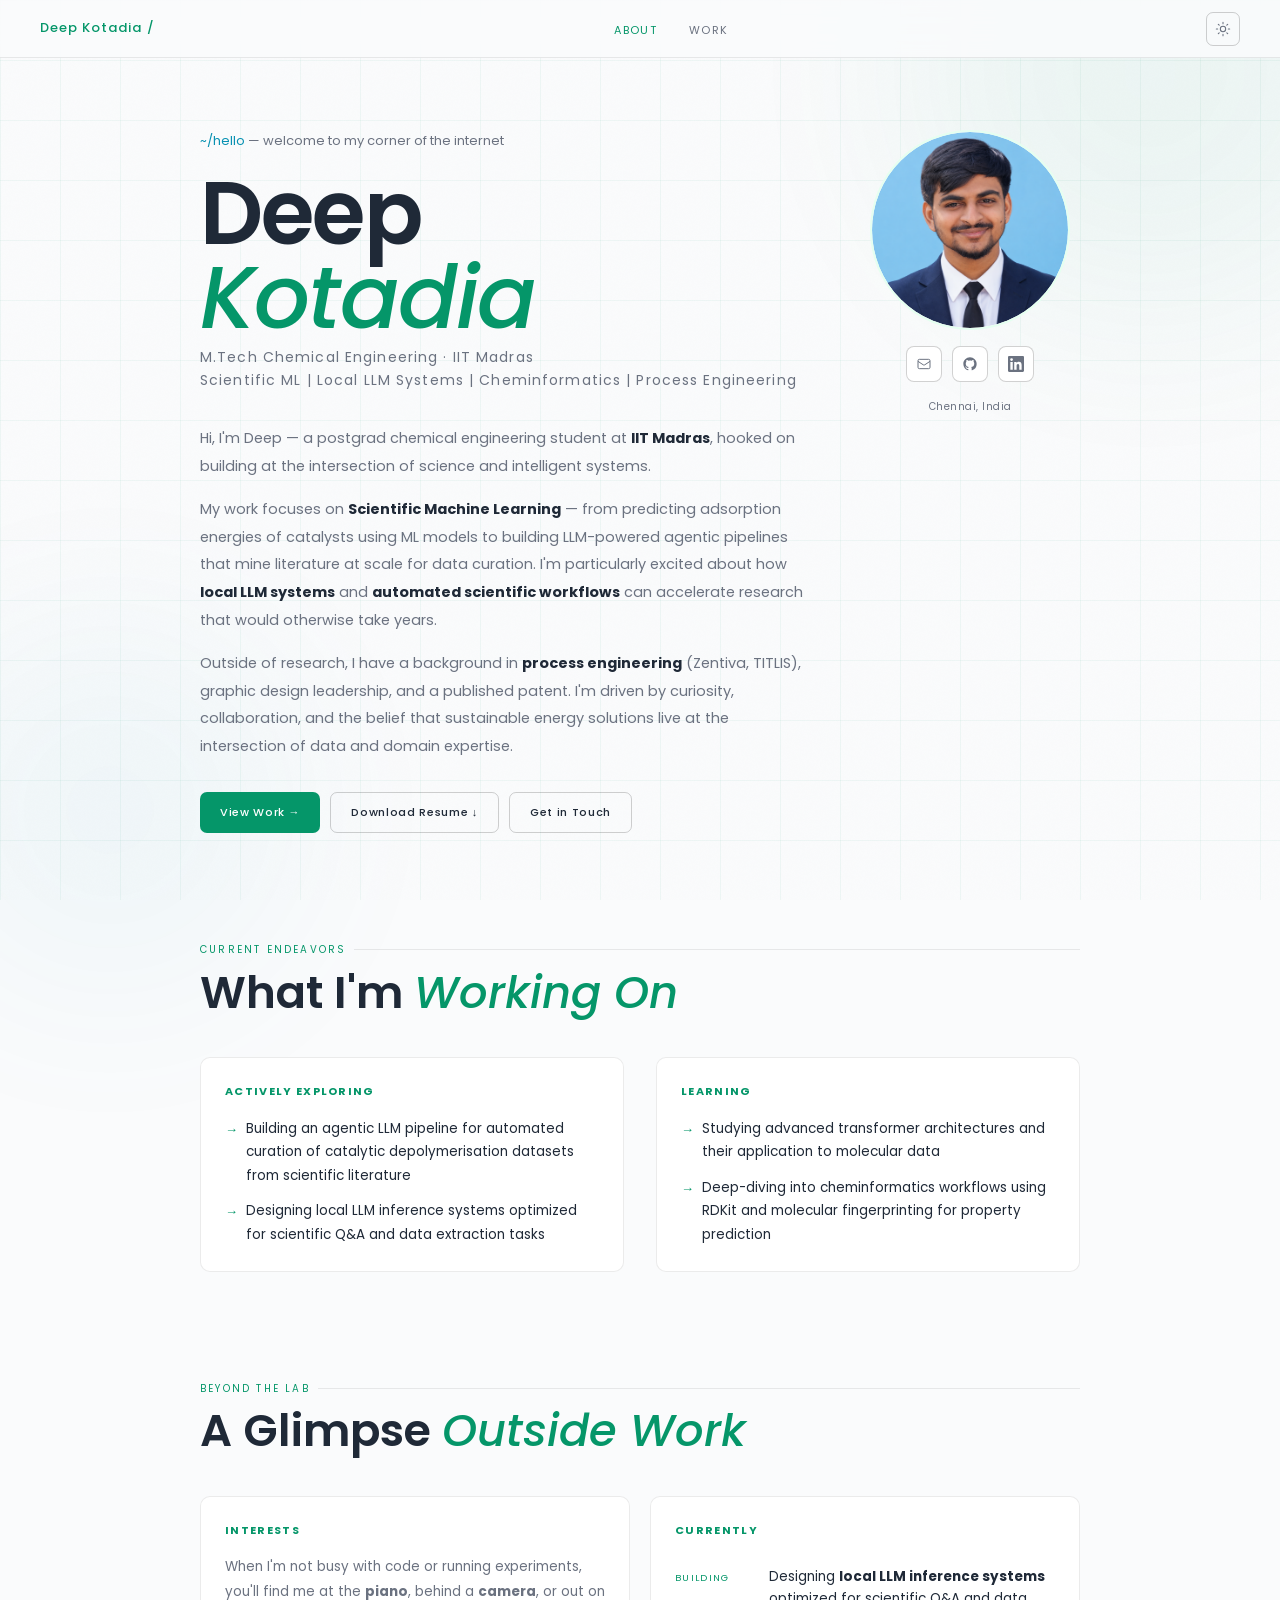
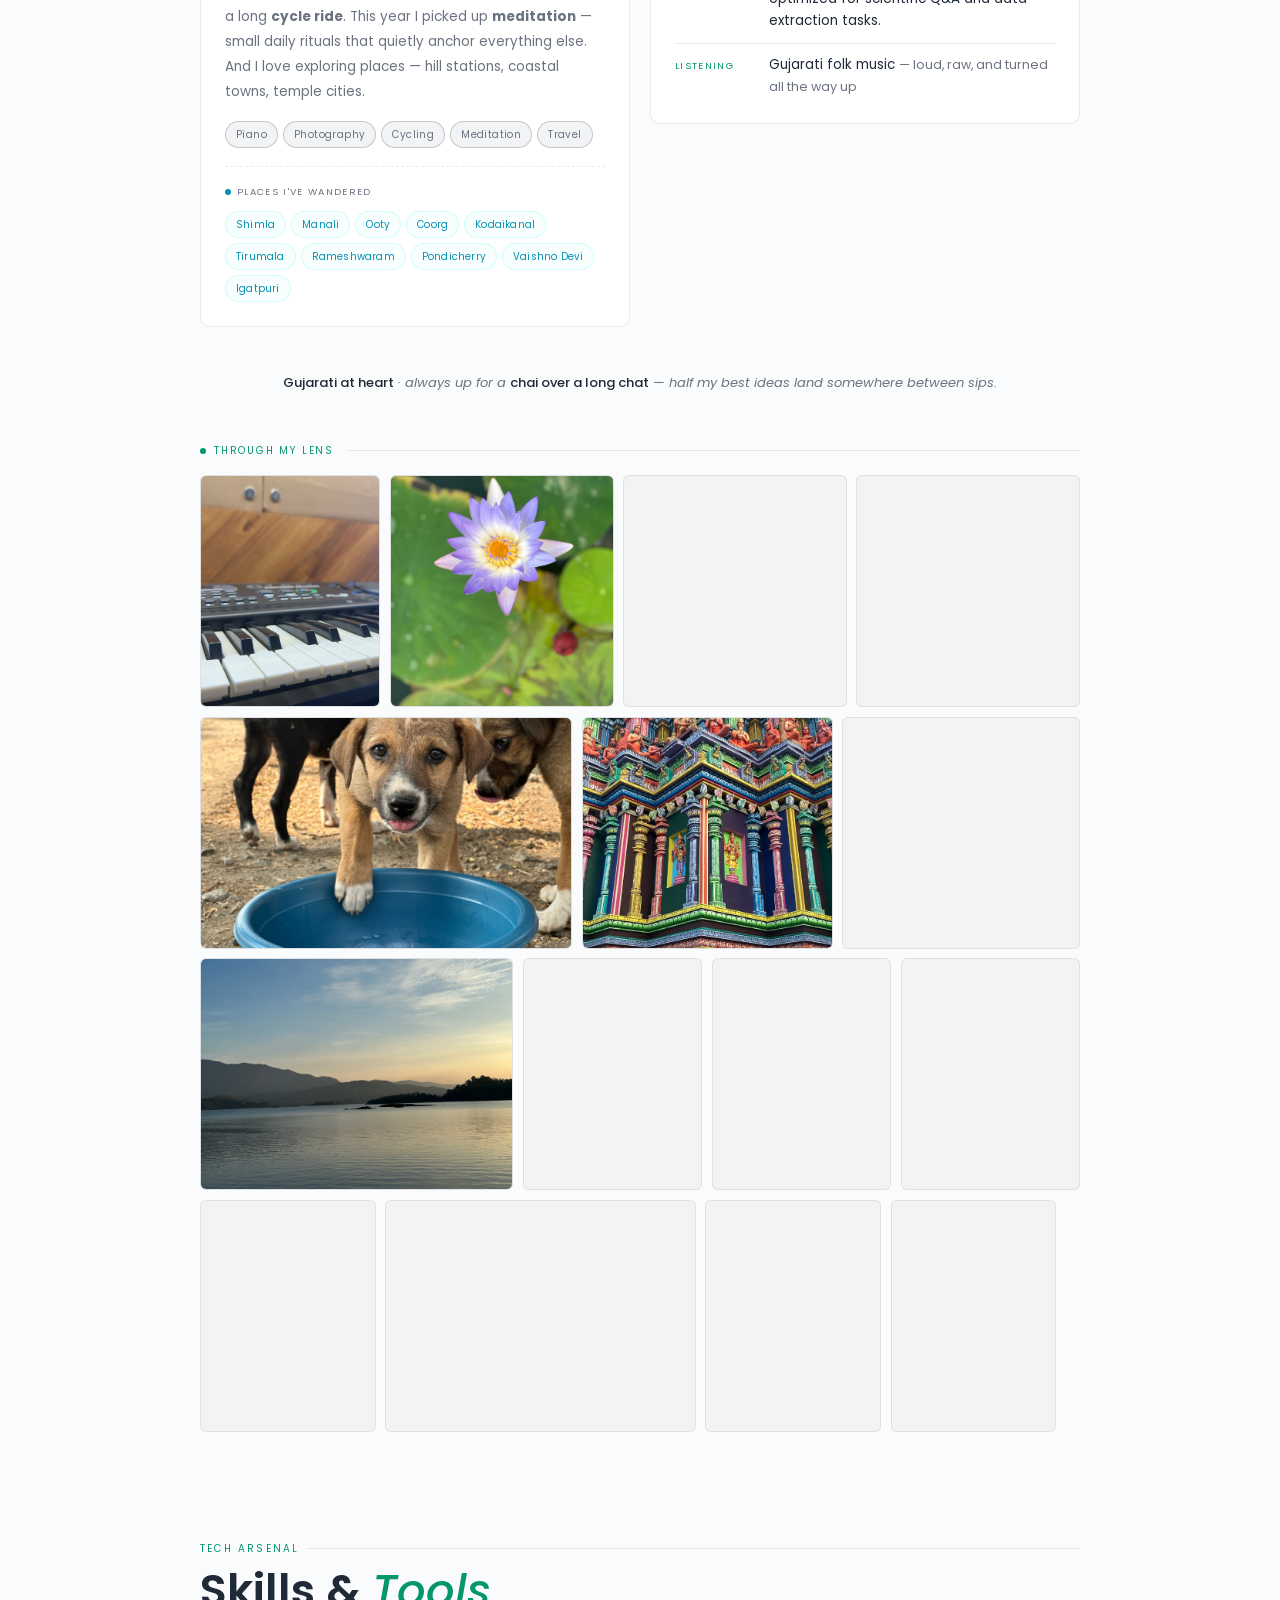
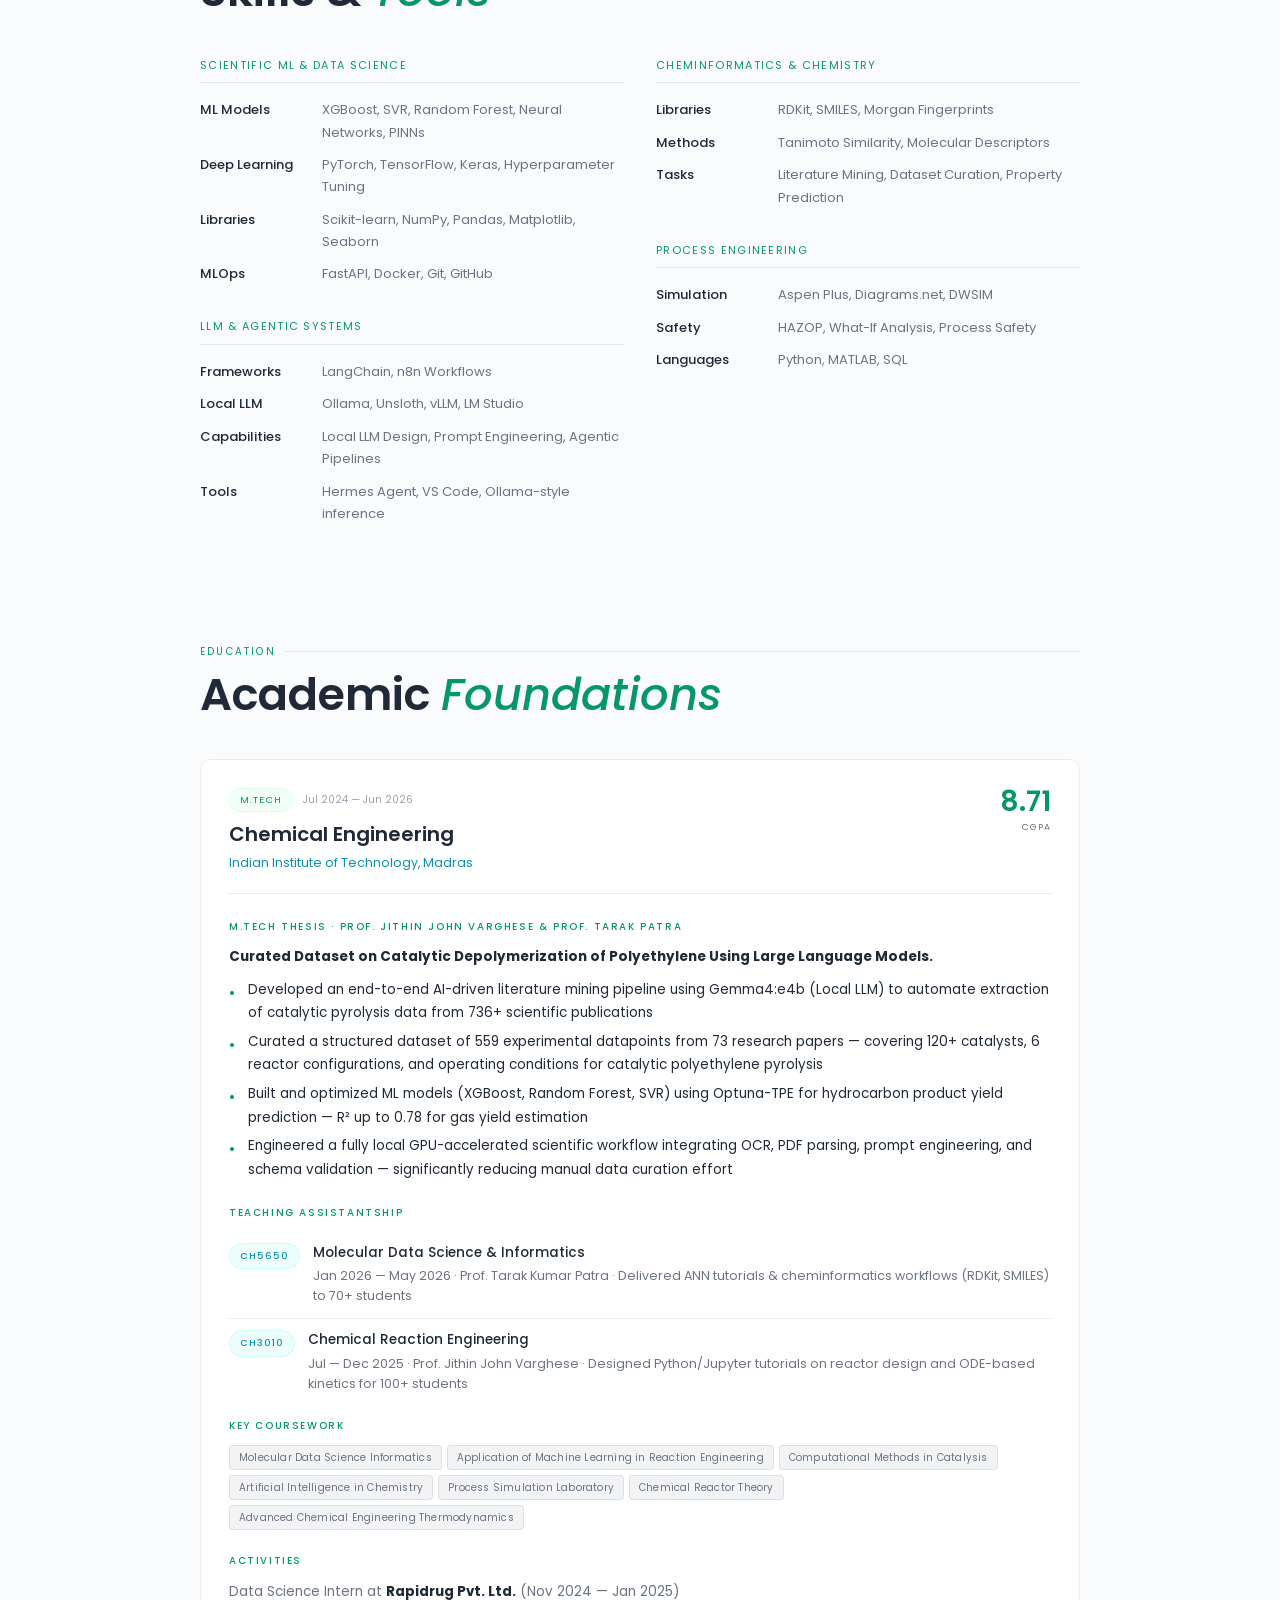
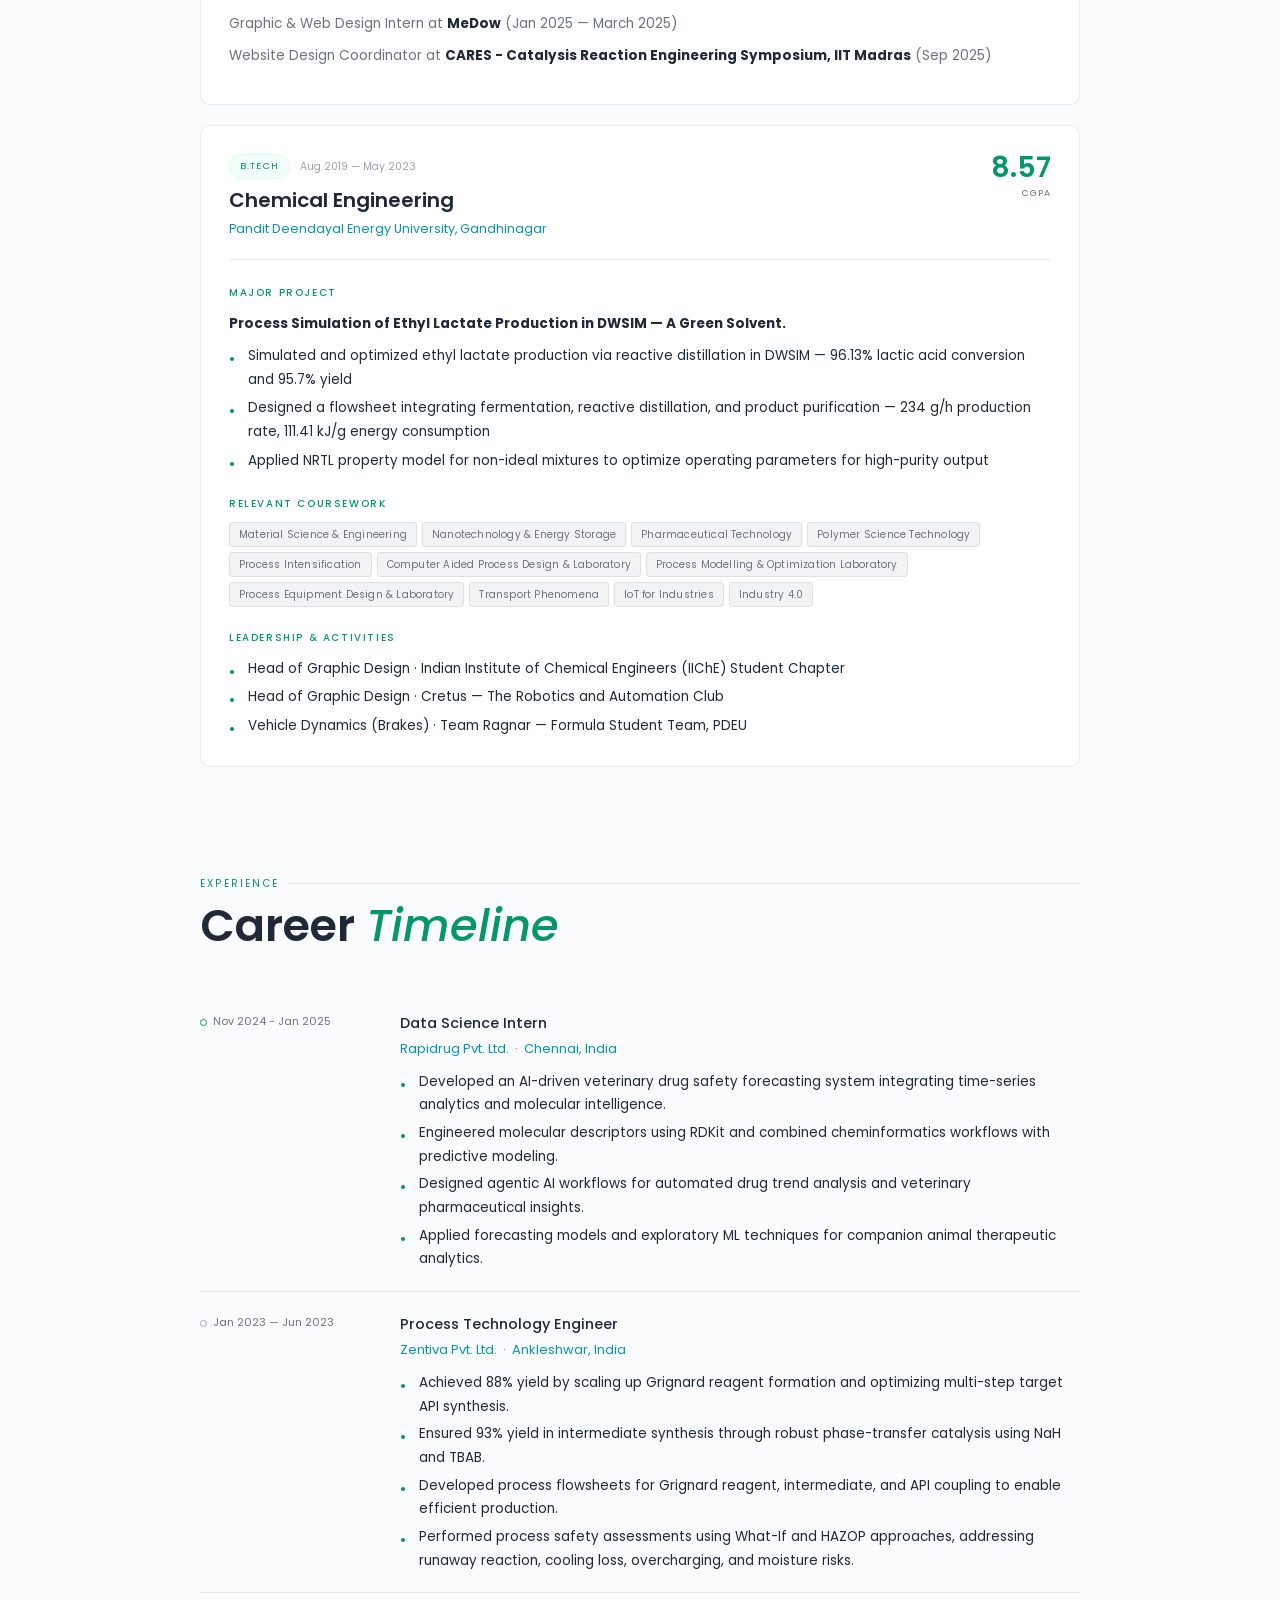
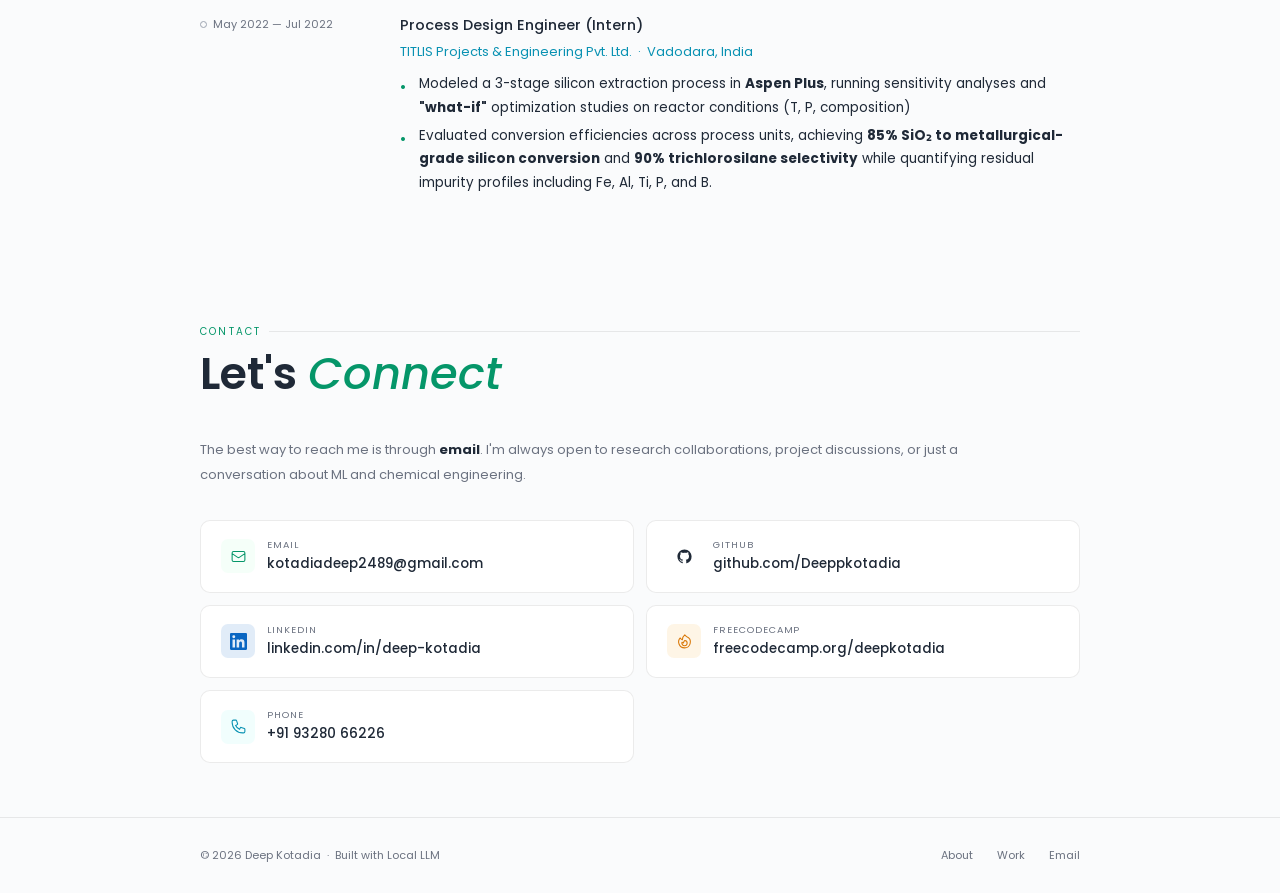
==== commit 82a5b3a0: "Update index.html" ====
--- a/index.html
+++ b/index.html
@@ -234,7 +234,7 @@
         </div>
         <div class="edu-grade">
           <div class="grade-num">8.71</div>
-          <div class="grade-label">CGPA · Current</div>
+          <div class="grade-label">CGPA</div>
         </div>
       </div>
 
--- a/assets/css/styles.css
+++ b/assets/css/styles.css
@@ -301,7 +301,8 @@
 
 /* ── RESPONSIVE ── */
 @media(max-width:680px){
-  .about-grid { grid-template-columns:1fr; }
+  .about-grid { grid-template-columns:1fr; gap:2rem; }
+  .about-photo-wrap { order:-1; }
   .endeavors-grid { grid-template-columns:1fr; }
   .skills-wrap { grid-template-columns:1fr; }
   .contact-links-grid { grid-template-columns:1fr; }
@@ -310,7 +311,7 @@
   .edu-grade { text-align:left; }
   .ta-row { flex-direction:column; align-items:flex-start; gap:0.4rem; }
   .nav-links { display:none; }
-  .nav-ham { display:flex; }
+  .nav-ham { display:flex; margin-left:16px; }
   .theme-toggle { margin-left:auto; }
   .proj-item { grid-template-columns:1fr; }
   .proj-right { text-align:left; }
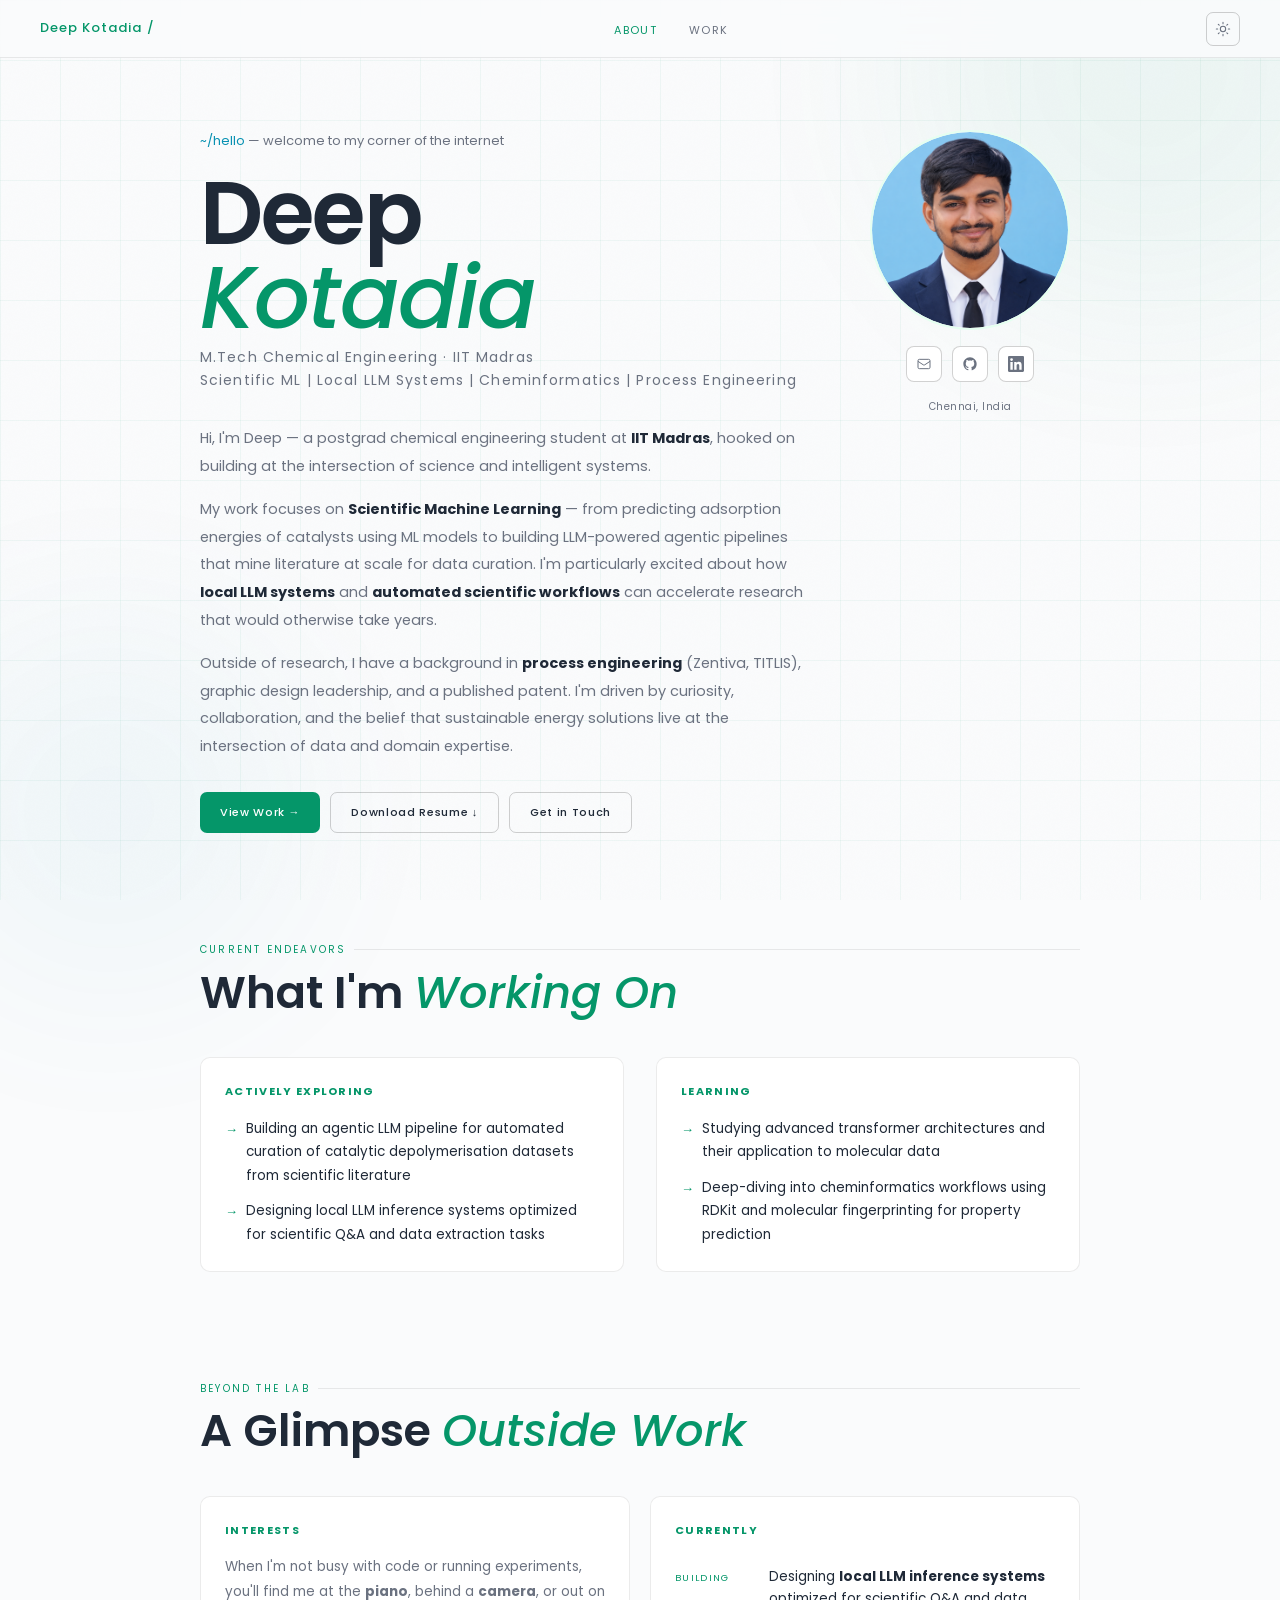
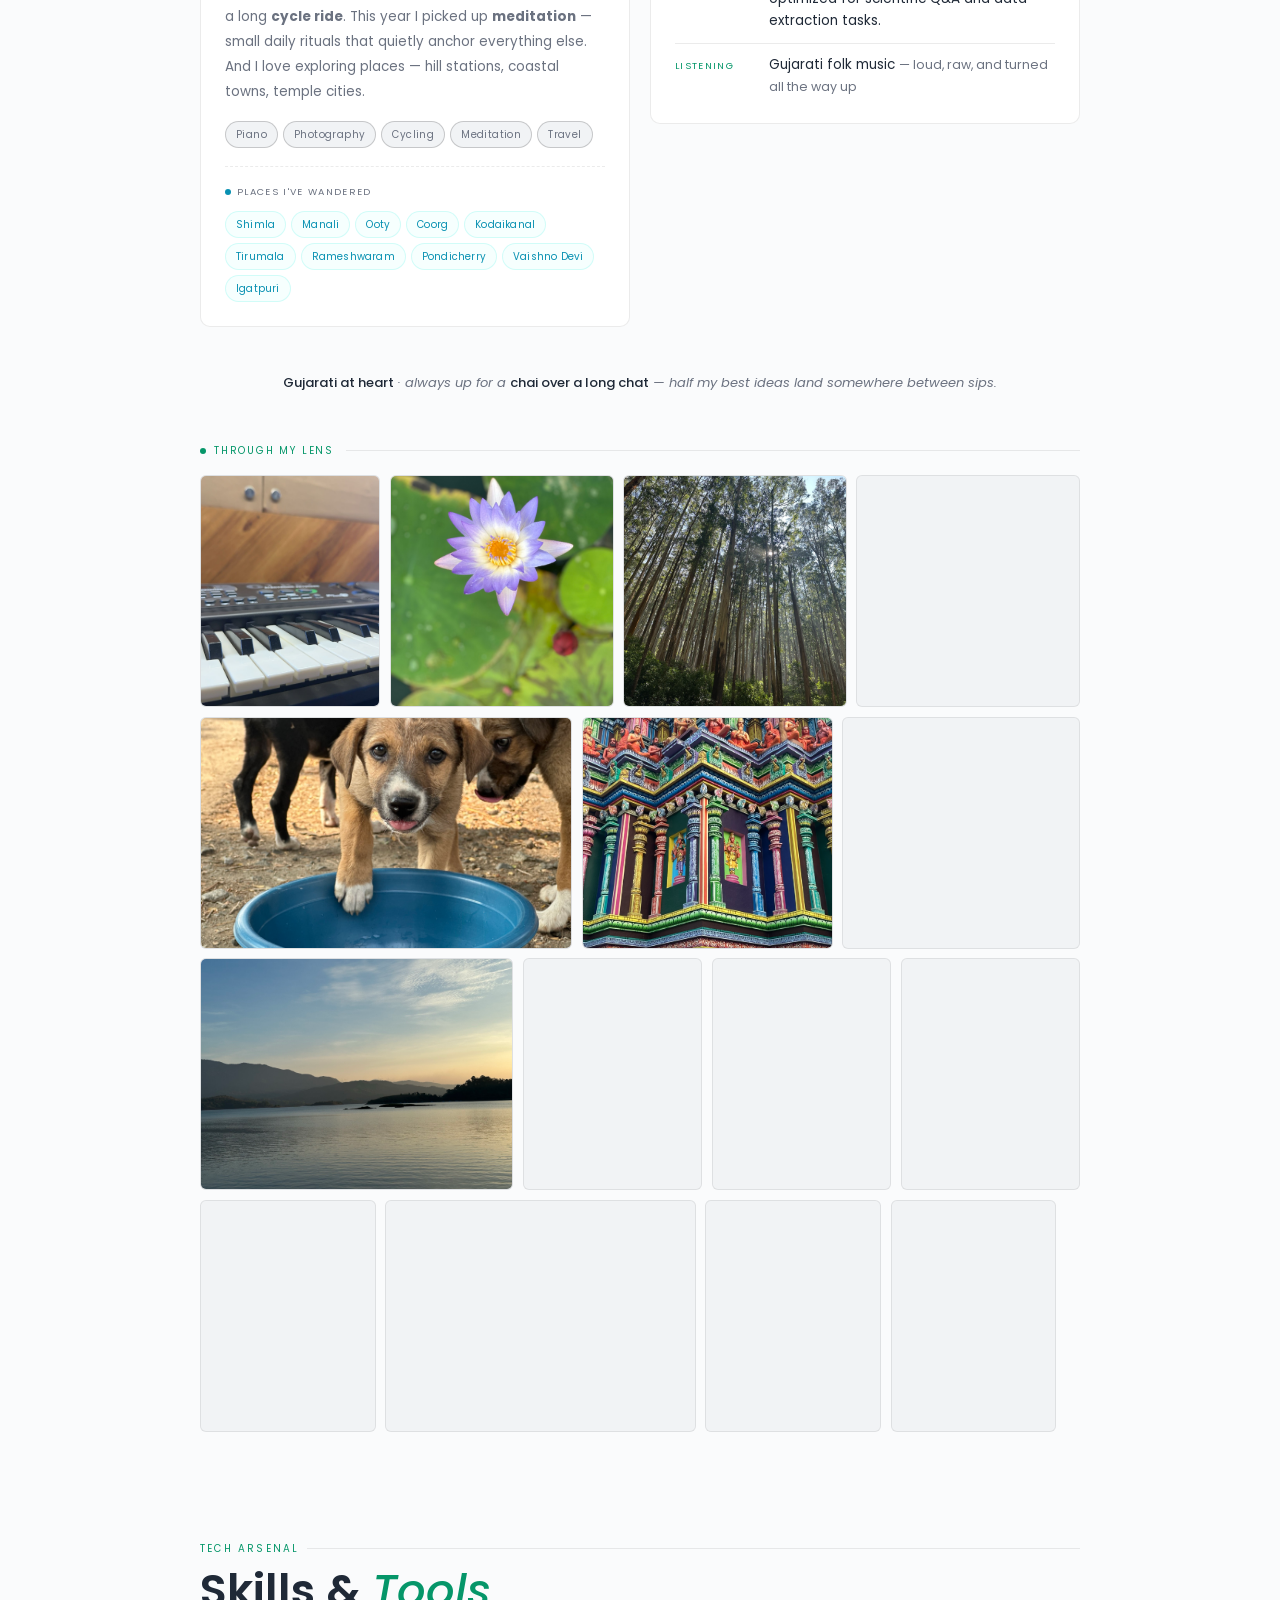
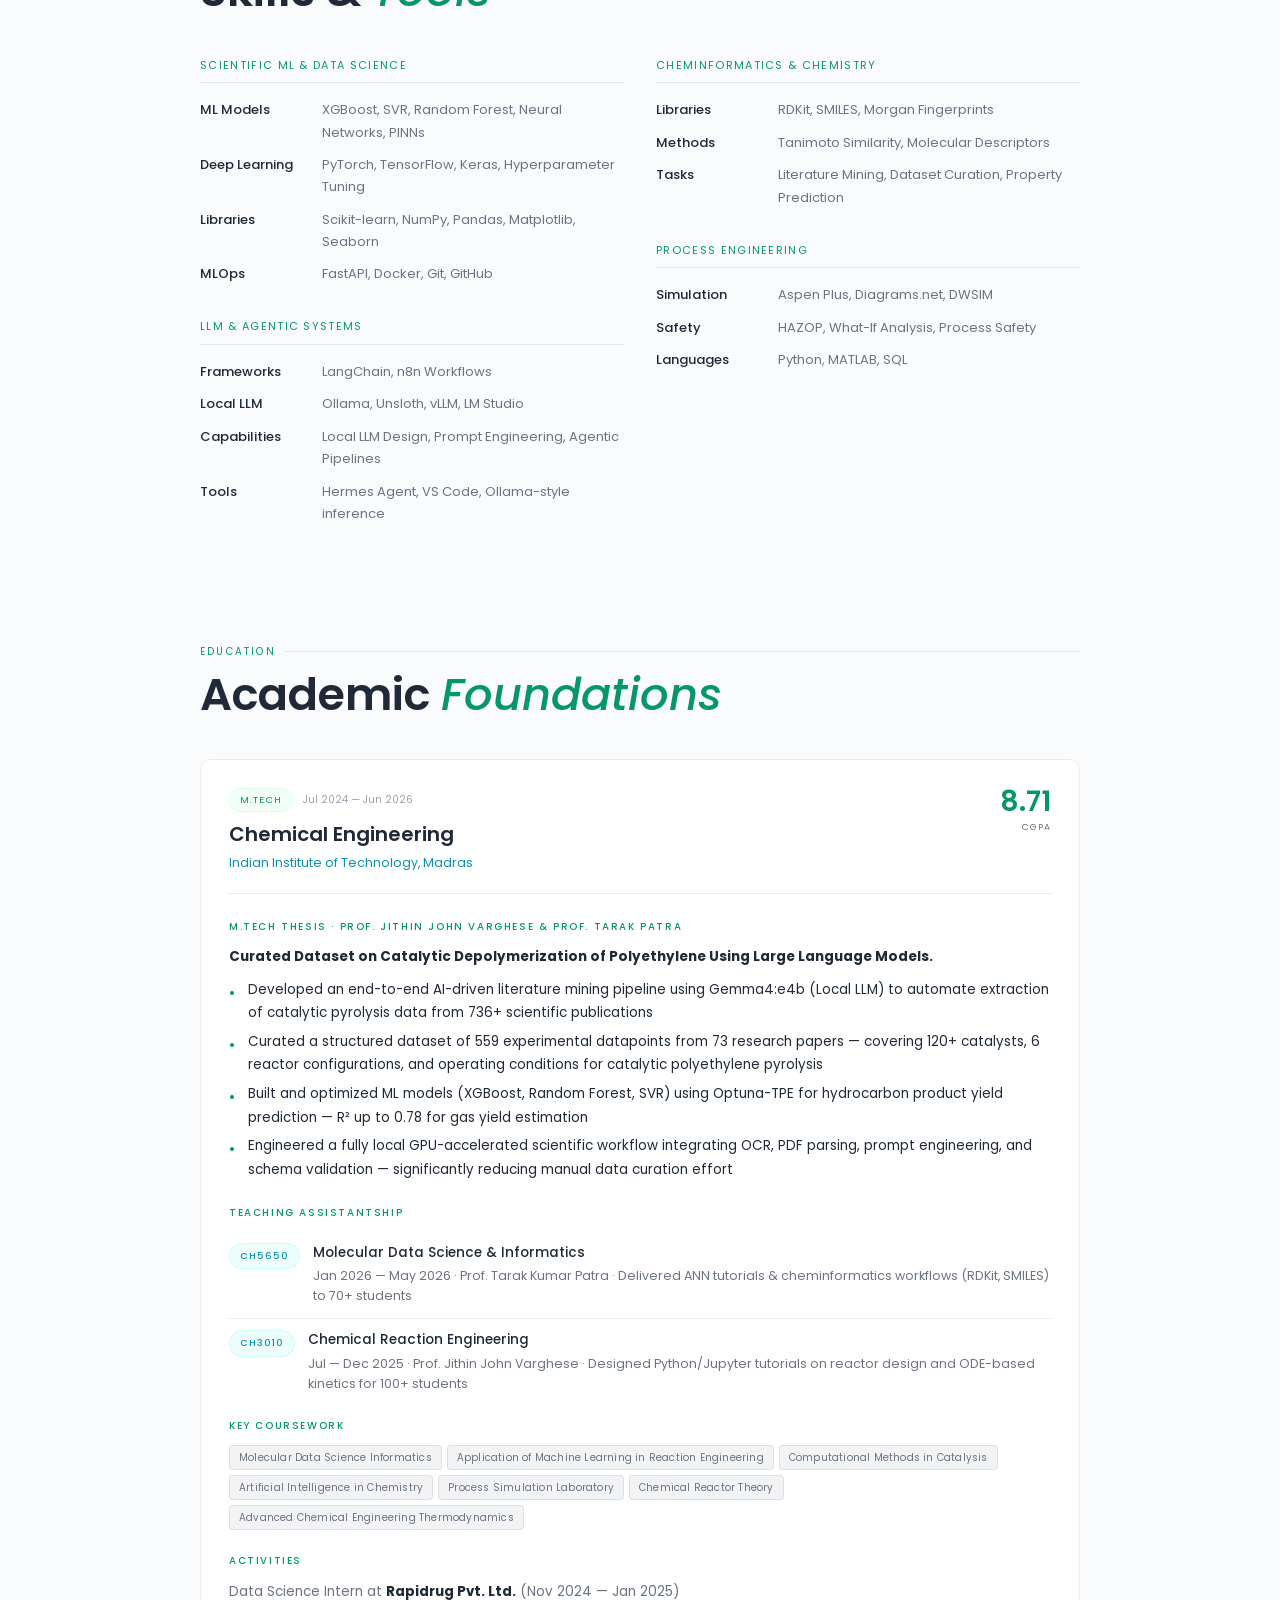
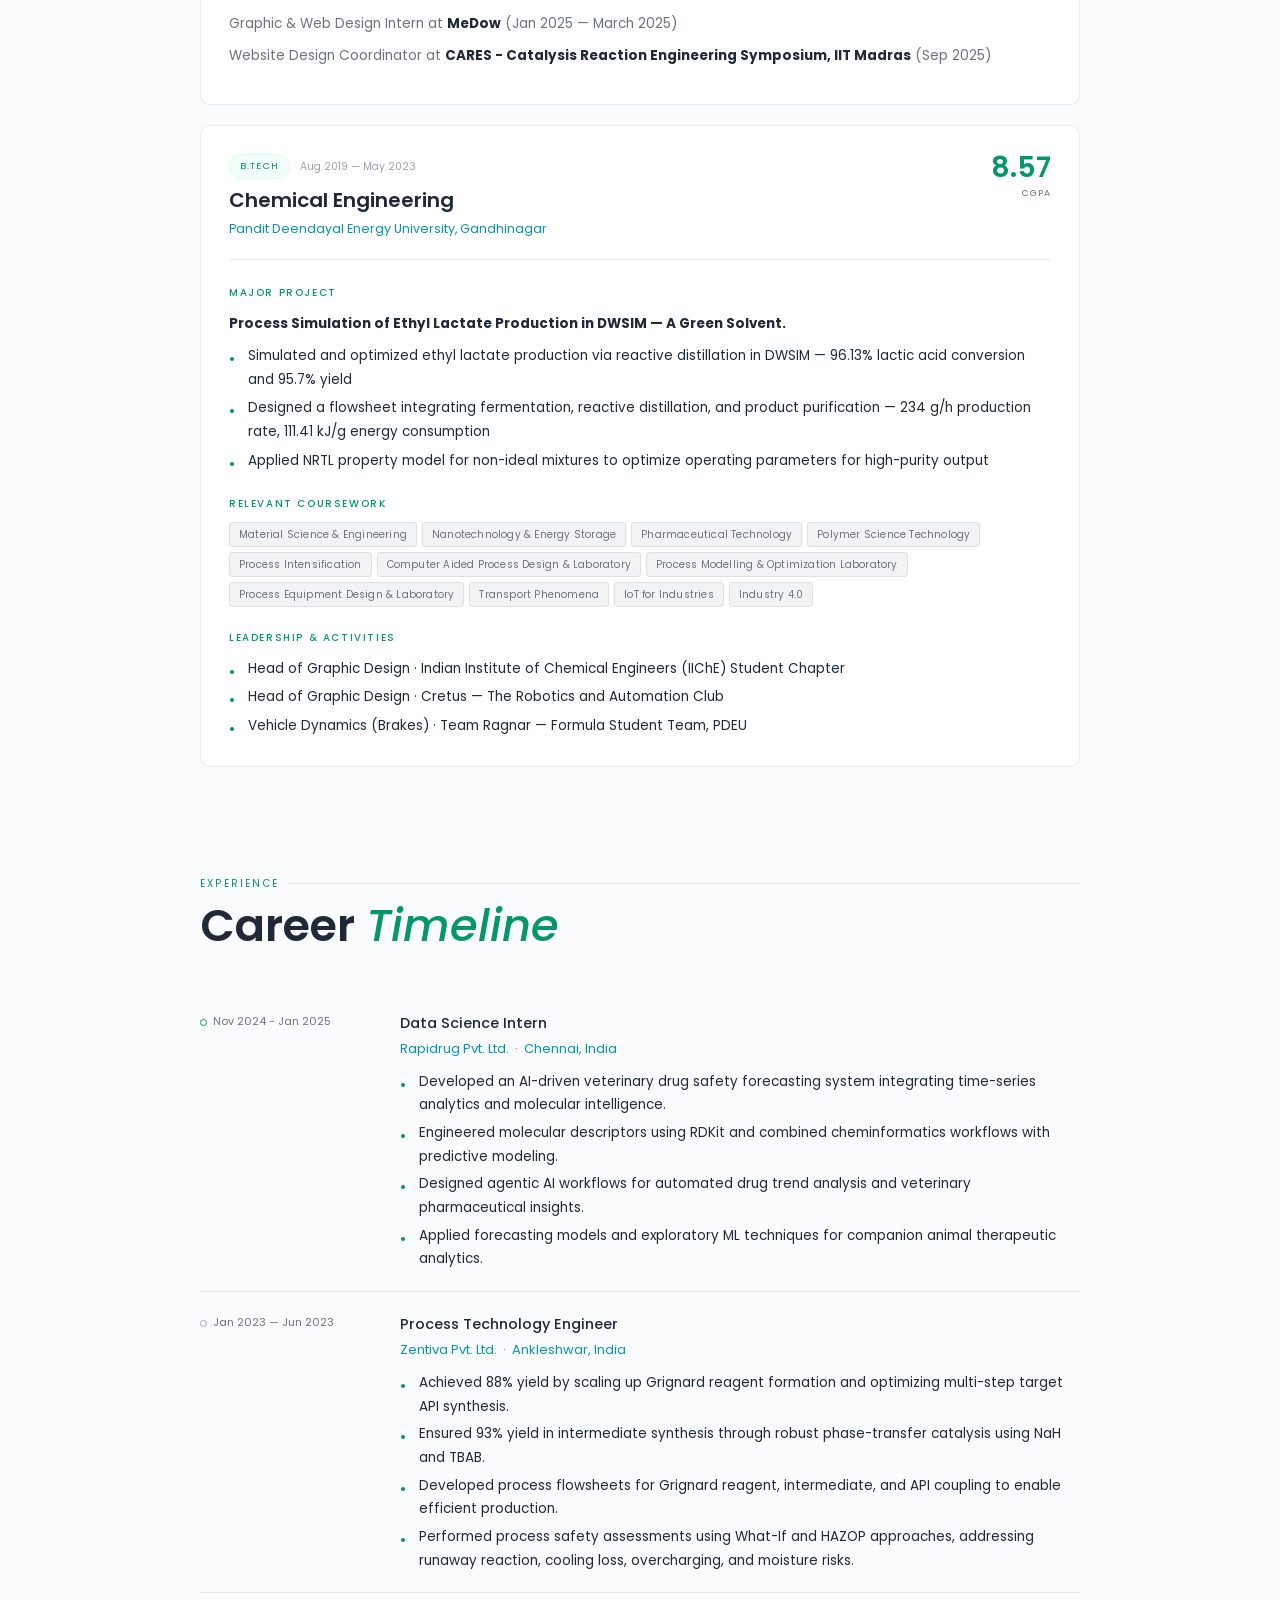
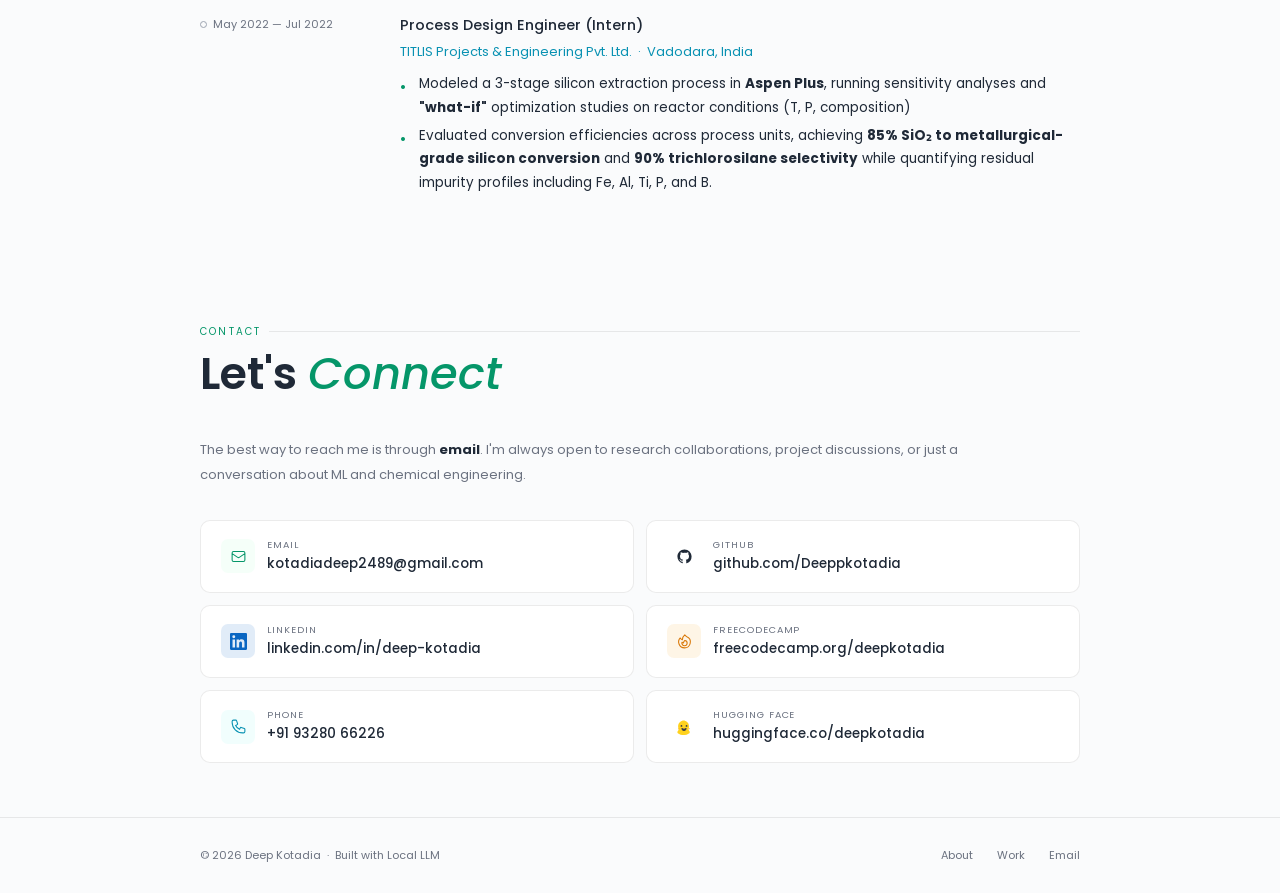
==== commit 294d5181: "Add Hugging Face logo icon to Let's Connect section" ====
--- a/index.html
+++ b/index.html
@@ -4,6 +4,8 @@
 <meta charset="UTF-8">
 <meta name="viewport" content="width=device-width, initial-scale=1.0">
 <title>Deep Kotadia — About</title>
+<link rel="icon" type="image/svg+xml" href="assets/images/favicon.svg">
+<link rel="apple-touch-icon" href="assets/images/favicon.svg">
 <link href="https://fonts.googleapis.com/css2?family=Poppins:ital,wght@0,300;0,400;0,500;0,600;0,700;1,400;1,500&display=swap" rel="stylesheet">
 <link rel="stylesheet" href="assets/css/styles.css">
 <script>
@@ -420,6 +422,10 @@
           <div class="contact-icon ph"><svg width="17" height="17" viewBox="0 0 24 24" fill="none" stroke="var(--accent2)" stroke-width="1.5"><path d="M3 5a2 2 0 012-2h3.28a1 1 0 01.948.684l1.498 4.493a1 1 0 01-.502 1.21l-2.257 1.13a11.042 11.042 0 005.516 5.516l1.13-2.257a1 1 0 011.21-.502l4.493 1.498a1 1 0 01.684.949V19a2 2 0 01-2 2h-1C9.716 21 3 14.284 3 6V5z"/></svg></div>
           <div><div class="contact-text-label">Phone</div><div class="contact-text-val">+91 93280 66226</div></div>
         </a>
+        <a class="contact-row" href="https://huggingface.co/deepkotadia" target="_blank" rel="noopener">
+          <div class="contact-icon hf"><svg width="18" height="18" viewBox="0 0 32 32" xmlns="http://www.w3.org/2000/svg"><path fill="#FFD21E" d="M16 4.5c-5.8 0-10.5 4.7-10.5 10.5 0 1.9.5 3.6 1.3 5.1-.4.3-.7.7-.9 1.2-.2.5-.2 1-.1 1.5-.5.2-1 .6-1.3 1.1-.5.9-.4 2 .2 2.8.4.6 1 1 1.8 1.3.3.1.7.2 1.1.3.7.6 1.6 1 2.6 1.3 1.7.5 3.6.6 5 .6h.1c1.4 0 3.3-.1 5-.6 1-.3 1.9-.7 2.6-1.3.4-.1.8-.2 1.1-.3.8-.3 1.4-.7 1.8-1.3.6-.8.7-1.9.2-2.8-.3-.5-.8-.9-1.3-1.1.1-.5.1-1-.1-1.5-.2-.5-.5-.9-.9-1.2.8-1.5 1.3-3.2 1.3-5.1 0-5.8-4.7-10.5-10.5-10.5z"/><circle cx="11.5" cy="14" r="1.6" fill="#3A3B45"/><circle cx="20.5" cy="14" r="1.6" fill="#3A3B45"/><path d="M11.5 18.5c0 2.5 2 4.5 4.5 4.5s4.5-2 4.5-4.5c0-.4-.3-.7-.7-.7-1.3 0-2.5.6-3.3 1.5-.3.3-.7.3-1 0-.8-.9-2-1.5-3.3-1.5-.4 0-.7.3-.7.7z" fill="#3A3B45"/><path fill="#FF9D0B" d="M7.8 18.2c-.5-.3-1.1-.2-1.5.2-.4.4-.4 1 0 1.4.3.3.7.4 1.1.3.3-.6.5-1.2.4-1.9zm16.4 0c.5-.3 1.1-.2 1.5.2.4.4.4 1 0 1.4-.3.3-.7.4-1.1.3-.3-.6-.5-1.2-.4-1.9z"/></svg></div>
+          <div><div class="contact-text-label">Hugging Face</div><div class="contact-text-val">huggingface.co/deepkotadia</div></div>
+        </a>
       </div>
     </div>
   </div>
